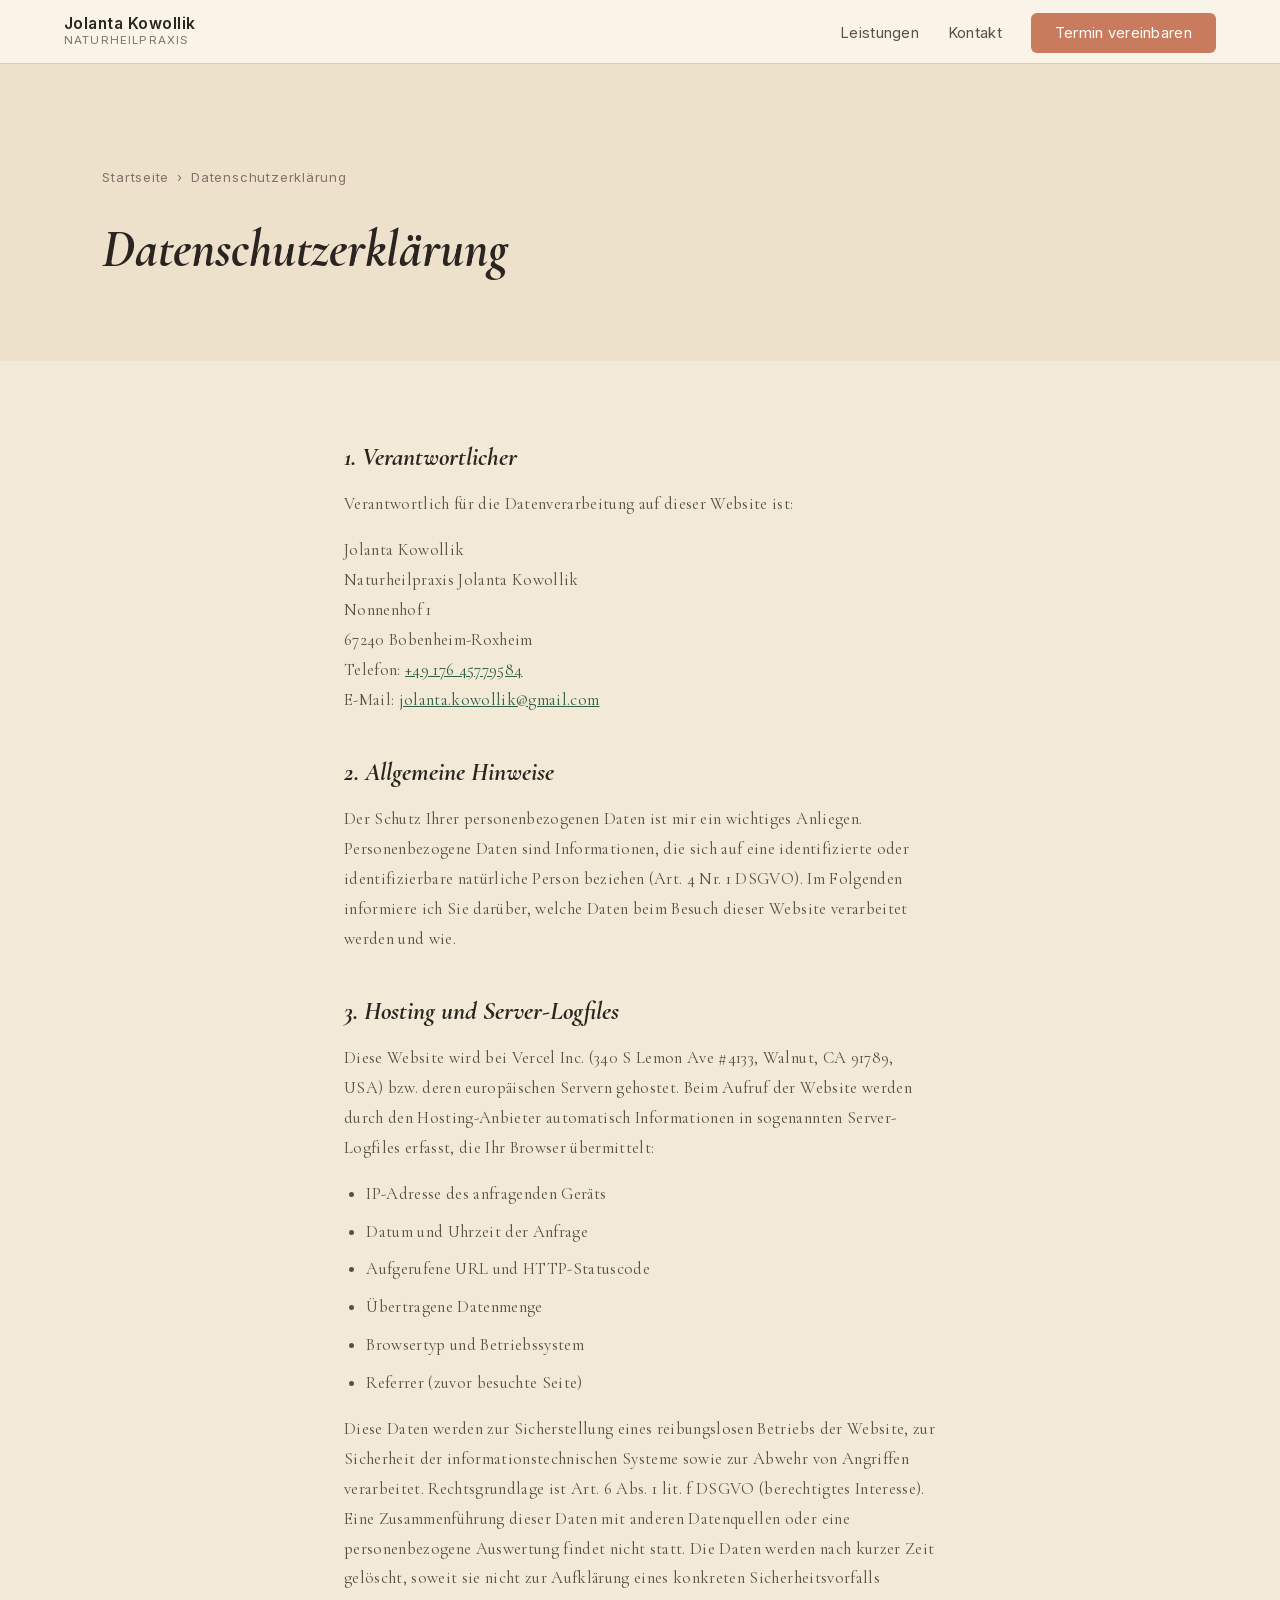
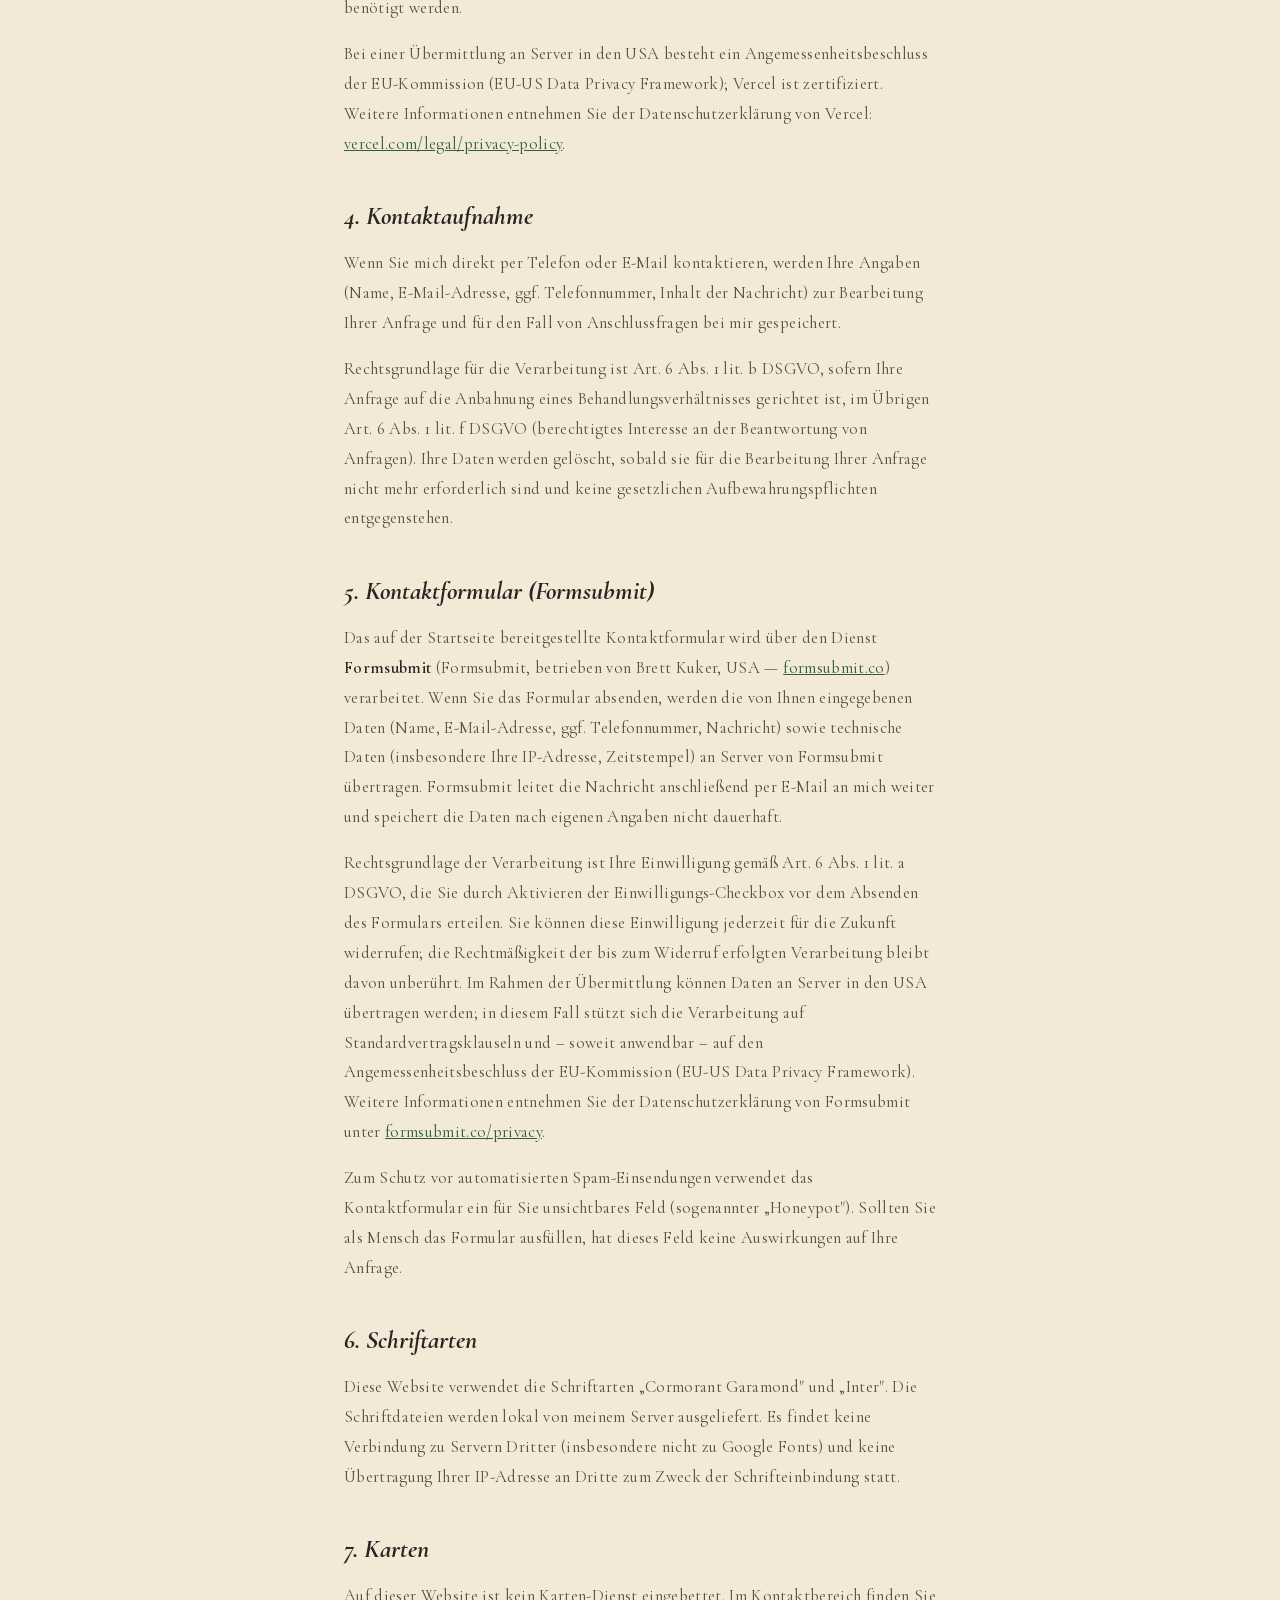
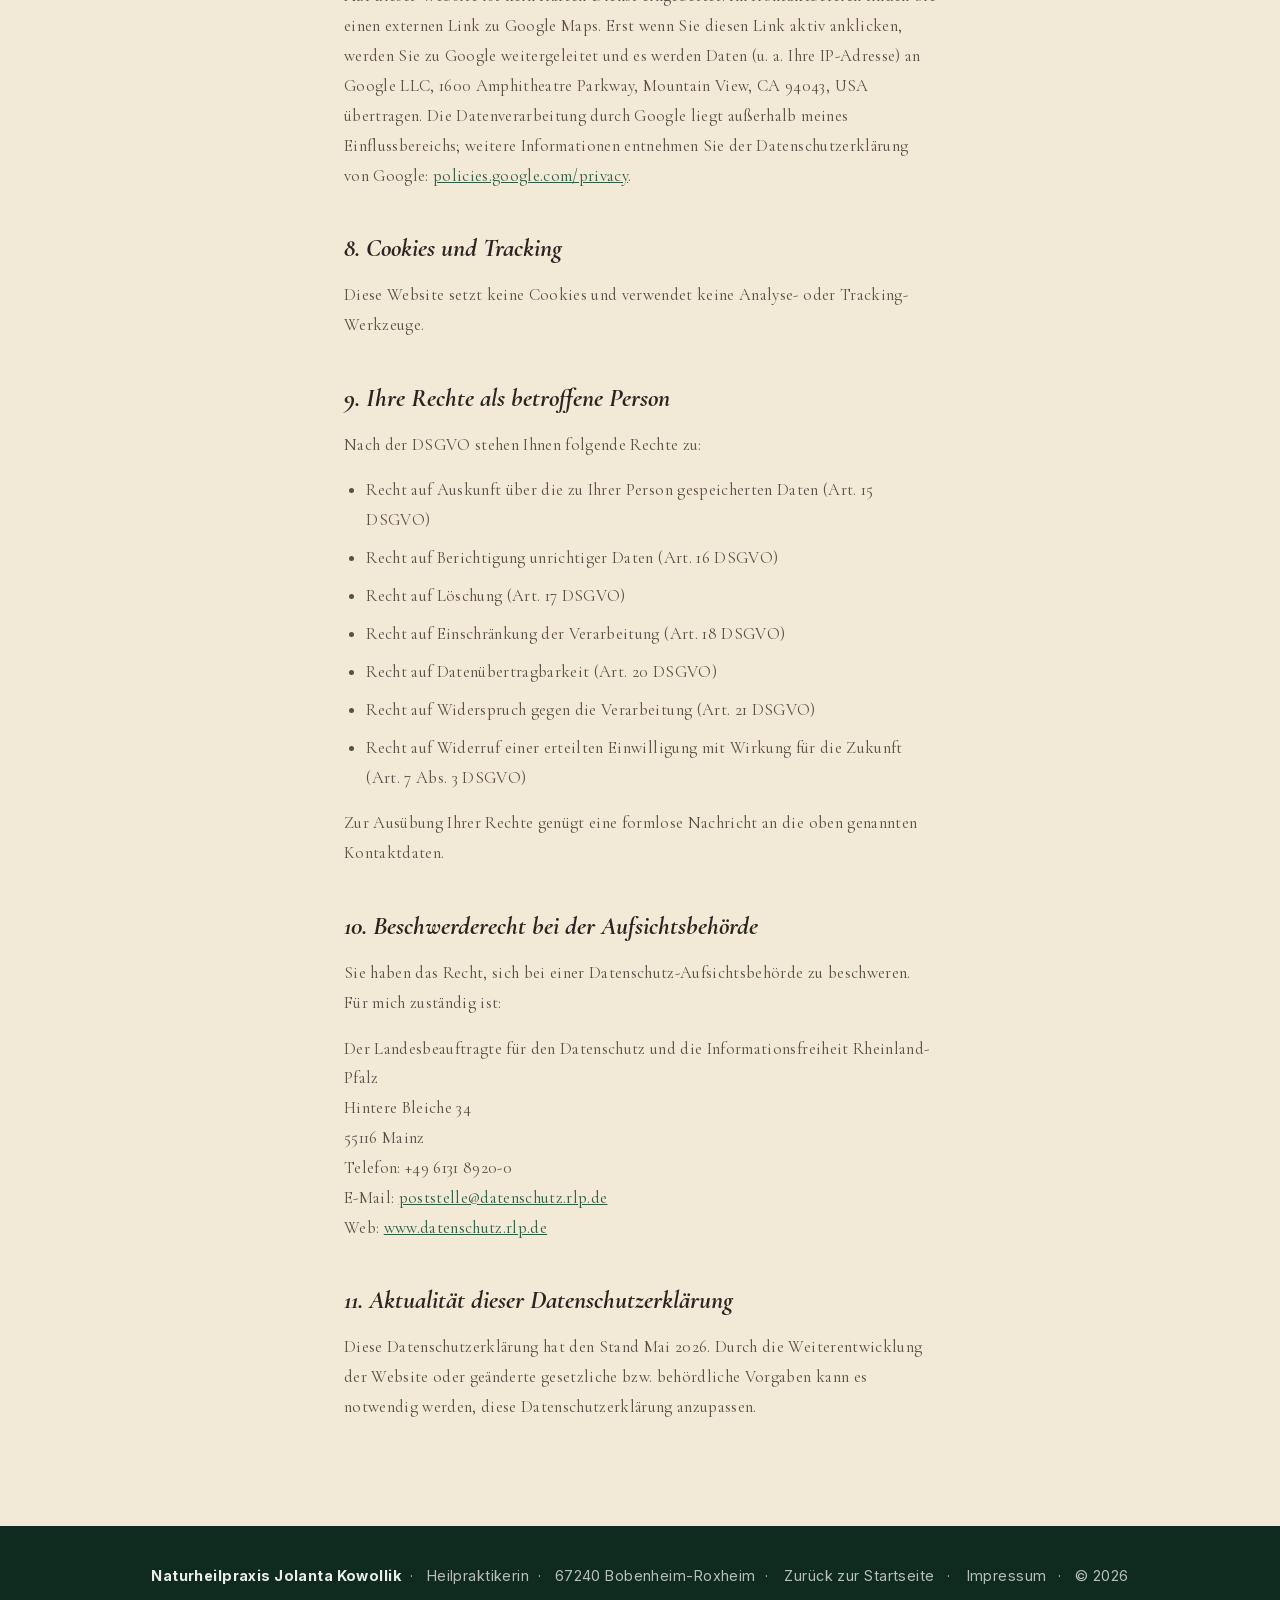
==== datenschutz.html @ e1d3c7f4 "Mobile-Optimierung: Sticky-CTA-Bar, Hero-Reorder, Tap-to-call, Touch-Targets Conversion-Hebel: - Sti" ====
<!DOCTYPE html>
<html lang="de">
<head>
  <meta charset="UTF-8" />
  <meta name="viewport" content="width=device-width, initial-scale=1.0" />
  <title>Datenschutzerklärung · Naturheilpraxis Jolanta Kowollik</title>
  <meta name="robots" content="index, follow" />
  <link rel="stylesheet" href="fonts/fonts.css" />
  <style>
    *, *::before, *::after { box-sizing: border-box; margin: 0; padding: 0; }
    :root {
      --green:       #2d5e44;
      --green-dark:  #1e4530;
      --green-deep:  #0f2a1e;
      --accent:      #c97b5d;
      --accent-dark: #a55f47;
      --bg:          #f3e9d7;
      --bg-alt:      #ede1cc;
      --card:        #faf3e7;
      --white:       #ffffff;
      --text:        #2a2520;
      --text-mid:    #5a4f44;
      --text-muted:  #847066;
      --border:      #d9caa8;
    }
    html { scroll-behavior: smooth; }
    body {
      font-family: 'Cormorant Garamond', Georgia, serif;
      font-weight: 400; font-size: 20px; line-height: 1.7;
      background: var(--bg); color: var(--text);
    }
    nav {
      position: fixed; top: 0; width: 100%;
      z-index: 100; height: 64px;
      background: var(--card);
      border-bottom: 1px solid var(--border);
      padding: 0 5vw; display: flex; align-items: center; justify-content: space-between;
    }
    .nav-mobile-actions { display: flex; align-items: center; gap: 0.4rem; }
    .nav-tel { display: none; }
    .nav-logo { display: flex; align-items: center; gap: 0.65rem; text-decoration: none; }
    .nav-logo-text {
      font-family: 'Inter', sans-serif;
      font-size: 0.98rem; font-weight: 600; letter-spacing: 0.03em;
      color: var(--text); line-height: 1.2;
    }
    .nav-logo-text small {
      display: block; font-family: 'Inter', sans-serif;
      font-size: 0.72rem; font-weight: 400; letter-spacing: 0.1em;
      text-transform: uppercase; color: var(--text-muted);
    }
    .nav-links { display: flex; align-items: center; gap: 1.8rem; list-style: none; }
    .nav-links a {
      font-family: 'Inter', sans-serif;
      font-size: 0.92rem; font-weight: 400; letter-spacing: 0.02em;
      color: var(--text-mid); text-decoration: none; transition: color 0.2s;
    }
    .nav-links a:hover { color: var(--green); }
    .nav-cta {
      font-family: 'Inter', sans-serif !important;
      background: var(--accent) !important; color: white !important;
      padding: 0.7rem 1.5rem !important; border-radius: 6px;
      letter-spacing: 0.02em !important;
      transition: background 0.2s, transform 0.15s !important;
    }
    .nav-cta:hover { background: var(--accent-dark) !important; transform: translateY(-1px); }
    .nav-hamburger {
      display: none; font-size: 1.5rem; background: none; border: none;
      cursor: pointer; color: var(--text); padding: 0.5rem;
      min-width: 44px; min-height: 44px; align-items: center; justify-content: center;
    }

    .page-hero {
      margin-top: 64px;
      background: var(--bg-alt);
      padding: 6rem 8vw 4.5rem; position: relative; overflow: hidden;
    }
    .breadcrumb {
      font-family: 'Inter', sans-serif;
      font-size: 0.82rem; font-weight: 400; letter-spacing: 0.06em;
      color: var(--text-muted); margin-bottom: 1.6rem;
      display: flex; align-items: center; gap: 0.5rem; flex-wrap: wrap;
    }
    .breadcrumb a {
      color: var(--text-muted); text-decoration: none;
      padding: 0.4rem 0; display: inline-block;
    }
    .breadcrumb a:hover { color: var(--green); }
    .page-hero h1 {
      font-family: 'Cormorant Garamond', Georgia, serif;
      font-size: clamp(2.4rem, 4vw, 3.8rem);
      font-weight: 700; font-style: italic; color: var(--text); line-height: 1.12;
      margin-bottom: 0.7rem; max-width: 720px;
    }

    .content-wrap { max-width: 720px; margin: 0 auto; padding: 5rem 5vw 5.5rem; }
    .legal h2 {
      font-family: 'Cormorant Garamond', Georgia, serif;
      font-size: clamp(1.4rem, 2vw, 1.7rem);
      font-weight: 700; font-style: italic; color: var(--text);
      margin: 2.6rem 0 1rem; line-height: 1.25;
    }
    .legal h2:first-child { margin-top: 0; }
    .legal p, .legal li {
      font-size: 1.05rem; font-weight: 400; letter-spacing: 0.02em;
      color: var(--text-mid); line-height: 1.78;
    }
    .legal p { margin-bottom: 1rem; }
    .legal ul { padding-left: 1.4rem; margin-bottom: 1rem; }
    .legal li { margin-bottom: 0.5rem; }
    .legal a { color: var(--green); text-decoration: underline; }
    .legal a:hover { color: var(--green-dark); }
    .legal strong { color: var(--text); font-weight: 600; }
    .legal .placeholder {
      display: inline-block;
      background: #fff4d6; color: #7a5b00;
      padding: 0.05rem 0.45rem; border-radius: 3px;
      font-family: 'Inter', sans-serif; font-size: 0.92rem; font-weight: 500;
    }

    footer {
      background: var(--green-deep); color: rgba(255,255,255,0.7);
      padding: 2rem 5vw; text-align: center;
      font-family: 'Inter', sans-serif;
      font-size: 0.9rem; font-weight: 400; letter-spacing: 0.03em;
    }
    footer strong { color: rgba(255,255,255,0.92); }
    footer a {
      color: rgba(255,255,255,0.7); text-decoration: none;
      padding: 0.4rem 0.2rem; display: inline-block;
    }
    footer a:hover { color: white; }

    /* ── MOBILE STICKY CTA BAR ── */
    .mobile-sticky-bar { display: none; }

    @media (min-width: 1200px) {
      body { font-size: 22px; }
    }
    @media (max-width: 768px) {
      .nav-hamburger { display: flex; }
      .nav-links { display: none; }
      .nav-links.open {
        display: flex; position: absolute; top: 64px; left: 0; width: 100%;
        flex-direction: column; background: var(--card);
        border-bottom: 1px solid var(--border); padding: 1rem 5vw;
      }
      .page-hero h1 { font-size: 2.2rem; }
      .page-hero { padding: 5rem 6vw 3rem; }
      .content-wrap { padding: 3.5rem 5vw 4rem; }

      .mobile-sticky-bar {
        display: flex;
        position: fixed; bottom: 0; left: 0; right: 0;
        z-index: 90;
        background: var(--card);
        border-top: 1px solid var(--border);
        box-shadow: 0 -4px 16px rgba(0, 0, 0, 0.08);
        padding: 0.6rem 0.8rem calc(0.6rem + env(safe-area-inset-bottom));
        gap: 0.6rem;
      }
      .mobile-sticky-bar a {
        flex: 1;
        display: flex; align-items: center; justify-content: center;
        gap: 0.5rem; min-height: 52px;
        border-radius: 8px;
        font-family: 'Inter', sans-serif;
        font-size: 0.95rem; font-weight: 600;
        text-decoration: none; letter-spacing: 0.02em;
        transition: transform 0.15s, background 0.2s;
      }
      .mobile-sticky-bar a:active { transform: scale(0.97); }
      .mobile-sticky-bar .sb-call {
        background: var(--green); color: #fff;
        box-shadow: 0 2px 8px rgba(45, 94, 68, 0.25);
      }
      .mobile-sticky-bar .sb-call:hover { background: var(--green-dark); }
      .mobile-sticky-bar .sb-cta {
        background: var(--accent); color: #fff;
        box-shadow: 0 2px 8px rgba(201, 123, 93, 0.25);
      }
      .mobile-sticky-bar .sb-cta:hover { background: var(--accent-dark); }

      body { padding-bottom: 80px; }
      body.bar-hidden { padding-bottom: 0; }
      body.bar-hidden .mobile-sticky-bar { display: none; }

      .nav-tel {
        display: inline-flex;
        align-items: center; justify-content: center;
        min-width: 44px; min-height: 44px;
        color: var(--green);
        text-decoration: none;
        margin-right: 0.3rem;
      }
      .nav-tel:active { transform: scale(0.92); }
    }
    @media (max-width: 480px) {
      body { font-size: 18px; }
    }
  </style>
</head>
<body>

  <nav>
    <a href="index.html" class="nav-logo">
      <div class="nav-logo-text">
        Jolanta Kowollik
        <small>Naturheilpraxis</small>
      </div>
    </a>
    <div class="nav-mobile-actions">
      <a href="tel:+4917645779584" class="nav-tel" aria-label="Anrufen">
        <svg width="22" height="22" viewBox="0 0 24 24" fill="none" stroke="currentColor" stroke-width="2" stroke-linecap="round" stroke-linejoin="round"><path d="M22 16.92v3a2 2 0 0 1-2.18 2 19.79 19.79 0 0 1-8.63-3.07 19.5 19.5 0 0 1-6-6 19.79 19.79 0 0 1-3.07-8.67A2 2 0 0 1 4.11 2h3a2 2 0 0 1 2 1.72c.13.96.36 1.9.7 2.81a2 2 0 0 1-.45 2.11L8.09 9.91a16 16 0 0 0 6 6l1.27-1.27a2 2 0 0 1 2.11-.45c.91.34 1.85.57 2.81.7A2 2 0 0 1 22 16.92z"/></svg>
      </a>
      <button class="nav-hamburger" aria-label="Menü" onclick="this.parentElement.parentElement.querySelector('.nav-links').classList.toggle('open')">&#9776;</button>
    </div>
    <ul class="nav-links">
      <li><a href="index.html#leistungen">Leistungen</a></li>
      <li><a href="index.html#kontakt">Kontakt</a></li>
      <li><a href="index.html#kontakt" class="nav-cta">Termin vereinbaren</a></li>
    </ul>
  </nav>

  <section class="page-hero">
    <p class="breadcrumb">
      <a href="index.html">Startseite</a>
      <span>›</span>
      Datenschutzerklärung
    </p>
    <h1>Datenschutzerklärung</h1>
  </section>

  <div class="content-wrap legal">

    <h2>1. Verantwortlicher</h2>
    <p>Verantwortlich für die Datenverarbeitung auf dieser Website ist:</p>
    <p>
      Jolanta Kowollik<br>
      Naturheilpraxis Jolanta Kowollik<br>
      Nonnenhof 1<br>
      67240 Bobenheim-Roxheim<br>
      Telefon: <a href="tel:+4917645779584">+49 176 45779584</a><br>
      E-Mail: <a href="mailto:jolanta.kowollik@gmail.com">jolanta.kowollik@gmail.com</a>
    </p>

    <h2>2. Allgemeine Hinweise</h2>
    <p>
      Der Schutz Ihrer personenbezogenen Daten ist mir ein wichtiges Anliegen. Personenbezogene Daten sind Informationen, die sich auf eine identifizierte oder identifizierbare natürliche Person beziehen (Art. 4 Nr. 1 DSGVO). Im Folgenden informiere ich Sie darüber, welche Daten beim Besuch dieser Website verarbeitet werden und wie.
    </p>

    <h2>3. Hosting und Server-Logfiles</h2>
    <p>
      Diese Website wird bei Vercel Inc. (340 S Lemon Ave #4133, Walnut, CA 91789, USA) bzw. deren europäischen Servern gehostet. Beim Aufruf der Website werden durch den Hosting-Anbieter automatisch Informationen in sogenannten Server-Logfiles erfasst, die Ihr Browser übermittelt:
    </p>
    <ul>
      <li>IP-Adresse des anfragenden Geräts</li>
      <li>Datum und Uhrzeit der Anfrage</li>
      <li>Aufgerufene URL und HTTP-Statuscode</li>
      <li>Übertragene Datenmenge</li>
      <li>Browsertyp und Betriebssystem</li>
      <li>Referrer (zuvor besuchte Seite)</li>
    </ul>
    <p>
      Diese Daten werden zur Sicherstellung eines reibungslosen Betriebs der Website, zur Sicherheit der informationstechnischen Systeme sowie zur Abwehr von Angriffen verarbeitet. Rechtsgrundlage ist Art. 6 Abs. 1 lit. f DSGVO (berechtigtes Interesse). Eine Zusammenführung dieser Daten mit anderen Datenquellen oder eine personenbezogene Auswertung findet nicht statt. Die Daten werden nach kurzer Zeit gelöscht, soweit sie nicht zur Aufklärung eines konkreten Sicherheitsvorfalls benötigt werden.
    </p>
    <p>
      Bei einer Übermittlung an Server in den USA besteht ein Angemessenheitsbeschluss der EU-Kommission (EU-US Data Privacy Framework); Vercel ist zertifiziert. Weitere Informationen entnehmen Sie der Datenschutzerklärung von Vercel: <a href="https://vercel.com/legal/privacy-policy" target="_blank" rel="noopener noreferrer">vercel.com/legal/privacy-policy</a>.
    </p>

    <h2>4. Kontaktaufnahme</h2>
    <p>
      Wenn Sie mich direkt per Telefon oder E-Mail kontaktieren, werden Ihre Angaben (Name, E-Mail-Adresse, ggf. Telefonnummer, Inhalt der Nachricht) zur Bearbeitung Ihrer Anfrage und für den Fall von Anschlussfragen bei mir gespeichert.
    </p>
    <p>
      Rechtsgrundlage für die Verarbeitung ist Art. 6 Abs. 1 lit. b DSGVO, sofern Ihre Anfrage auf die Anbahnung eines Behandlungsverhältnisses gerichtet ist, im Übrigen Art. 6 Abs. 1 lit. f DSGVO (berechtigtes Interesse an der Beantwortung von Anfragen). Ihre Daten werden gelöscht, sobald sie für die Bearbeitung Ihrer Anfrage nicht mehr erforderlich sind und keine gesetzlichen Aufbewahrungspflichten entgegenstehen.
    </p>

    <h2>5. Kontaktformular (Formsubmit)</h2>
    <p>
      Das auf der Startseite bereitgestellte Kontaktformular wird über den Dienst <strong>Formsubmit</strong> (Formsubmit, betrieben von Brett Kuker, USA — <a href="https://formsubmit.co" target="_blank" rel="noopener noreferrer">formsubmit.co</a>) verarbeitet. Wenn Sie das Formular absenden, werden die von Ihnen eingegebenen Daten (Name, E-Mail-Adresse, ggf. Telefonnummer, Nachricht) sowie technische Daten (insbesondere Ihre IP-Adresse, Zeitstempel) an Server von Formsubmit übertragen. Formsubmit leitet die Nachricht anschließend per E-Mail an mich weiter und speichert die Daten nach eigenen Angaben nicht dauerhaft.
    </p>
    <p>
      Rechtsgrundlage der Verarbeitung ist Ihre Einwilligung gemäß Art. 6 Abs. 1 lit. a DSGVO, die Sie durch Aktivieren der Einwilligungs-Checkbox vor dem Absenden des Formulars erteilen. Sie können diese Einwilligung jederzeit für die Zukunft widerrufen; die Rechtmäßigkeit der bis zum Widerruf erfolgten Verarbeitung bleibt davon unberührt. Im Rahmen der Übermittlung können Daten an Server in den USA übertragen werden; in diesem Fall stützt sich die Verarbeitung auf Standardvertragsklauseln und – soweit anwendbar – auf den Angemessenheitsbeschluss der EU-Kommission (EU-US Data Privacy Framework). Weitere Informationen entnehmen Sie der Datenschutzerklärung von Formsubmit unter <a href="https://formsubmit.co/privacy" target="_blank" rel="noopener noreferrer">formsubmit.co/privacy</a>.
    </p>
    <p>
      Zum Schutz vor automatisierten Spam-Einsendungen verwendet das Kontaktformular ein für Sie unsichtbares Feld (sogenannter „Honeypot"). Sollten Sie als Mensch das Formular ausfüllen, hat dieses Feld keine Auswirkungen auf Ihre Anfrage.
    </p>

    <h2>6. Schriftarten</h2>
    <p>
      Diese Website verwendet die Schriftarten „Cormorant Garamond" und „Inter". Die Schriftdateien werden lokal von meinem Server ausgeliefert. Es findet keine Verbindung zu Servern Dritter (insbesondere nicht zu Google Fonts) und keine Übertragung Ihrer IP-Adresse an Dritte zum Zweck der Schrifteinbindung statt.
    </p>

    <h2>7. Karten</h2>
    <p>
      Auf dieser Website ist kein Karten-Dienst eingebettet. Im Kontaktbereich finden Sie einen externen Link zu Google Maps. Erst wenn Sie diesen Link aktiv anklicken, werden Sie zu Google weitergeleitet und es werden Daten (u. a. Ihre IP-Adresse) an Google LLC, 1600 Amphitheatre Parkway, Mountain View, CA 94043, USA übertragen. Die Datenverarbeitung durch Google liegt außerhalb meines Einflussbereichs; weitere Informationen entnehmen Sie der Datenschutzerklärung von Google: <a href="https://policies.google.com/privacy" target="_blank" rel="noopener noreferrer">policies.google.com/privacy</a>.
    </p>

    <h2>8. Cookies und Tracking</h2>
    <p>
      Diese Website setzt keine Cookies und verwendet keine Analyse- oder Tracking-Werkzeuge.
    </p>

    <h2>9. Ihre Rechte als betroffene Person</h2>
    <p>Nach der DSGVO stehen Ihnen folgende Rechte zu:</p>
    <ul>
      <li>Recht auf Auskunft über die zu Ihrer Person gespeicherten Daten (Art. 15 DSGVO)</li>
      <li>Recht auf Berichtigung unrichtiger Daten (Art. 16 DSGVO)</li>
      <li>Recht auf Löschung (Art. 17 DSGVO)</li>
      <li>Recht auf Einschränkung der Verarbeitung (Art. 18 DSGVO)</li>
      <li>Recht auf Datenübertragbarkeit (Art. 20 DSGVO)</li>
      <li>Recht auf Widerspruch gegen die Verarbeitung (Art. 21 DSGVO)</li>
      <li>Recht auf Widerruf einer erteilten Einwilligung mit Wirkung für die Zukunft (Art. 7 Abs. 3 DSGVO)</li>
    </ul>
    <p>
      Zur Ausübung Ihrer Rechte genügt eine formlose Nachricht an die oben genannten Kontaktdaten.
    </p>

    <h2>10. Beschwerderecht bei der Aufsichtsbehörde</h2>
    <p>Sie haben das Recht, sich bei einer Datenschutz-Aufsichtsbehörde zu beschweren. Für mich zuständig ist:</p>
    <p>
      Der Landesbeauftragte für den Datenschutz und die Informationsfreiheit Rheinland-Pfalz<br>
      Hintere Bleiche 34<br>
      55116 Mainz<br>
      Telefon: +49 6131 8920-0<br>
      E-Mail: <a href="mailto:poststelle@datenschutz.rlp.de">poststelle@datenschutz.rlp.de</a><br>
      Web: <a href="https://www.datenschutz.rlp.de/" target="_blank" rel="noopener noreferrer">www.datenschutz.rlp.de</a>
    </p>

    <h2>11. Aktualität dieser Datenschutzerklärung</h2>
    <p>
      Diese Datenschutzerklärung hat den Stand Mai 2026. Durch die Weiterentwicklung der Website oder geänderte gesetzliche bzw. behördliche Vorgaben kann es notwendig werden, diese Datenschutzerklärung anzupassen.
    </p>

  </div>

  <footer>
    <strong>Naturheilpraxis Jolanta Kowollik</strong>&nbsp; · &nbsp;
    Heilpraktikerin&nbsp; · &nbsp;
    67240 Bobenheim-Roxheim&nbsp; · &nbsp;
    <a href="index.html">Zurück zur Startseite</a>&nbsp; · &nbsp;
    <a href="impressum.html">Impressum</a>&nbsp; · &nbsp;
    &copy; 2026
  </footer>

  <!-- STICKY MOBILE CTA BAR -->
  <div class="mobile-sticky-bar">
    <a class="sb-call" href="tel:+4917645779584" aria-label="Anrufen">
      <svg width="20" height="20" viewBox="0 0 24 24" fill="none" stroke="currentColor" stroke-width="2" stroke-linecap="round" stroke-linejoin="round" aria-hidden="true"><path d="M22 16.92v3a2 2 0 0 1-2.18 2 19.79 19.79 0 0 1-8.63-3.07 19.5 19.5 0 0 1-6-6 19.79 19.79 0 0 1-3.07-8.67A2 2 0 0 1 4.11 2h3a2 2 0 0 1 2 1.72c.13.96.36 1.9.7 2.81a2 2 0 0 1-.45 2.11L8.09 9.91a16 16 0 0 0 6 6l1.27-1.27a2 2 0 0 1 2.11-.45c.91.34 1.85.57 2.81.7A2 2 0 0 1 22 16.92z"/></svg>
      Anrufen
    </a>
    <a class="sb-cta" href="index.html#kontakt">Termin&nbsp;→</a>
  </div>

</body>
</html>
---- fonts/fonts.css ----
/* Self-hosted Google Fonts — keine externen Requests an fonts.gstatic.com.
   Variable fonts, latin subset (Umlaute & ß enthalten). */

@font-face {
  font-family: 'Cormorant Garamond';
  font-style: normal;
  font-weight: 300 700;
  font-display: swap;
  src: url('cormorant-garamond-latin-normal.woff2') format('woff2');
}

@font-face {
  font-family: 'Cormorant Garamond';
  font-style: italic;
  font-weight: 300 700;
  font-display: swap;
  src: url('cormorant-garamond-latin-italic.woff2') format('woff2');
}

@font-face {
  font-family: 'Inter';
  font-style: normal;
  font-weight: 100 900;
  font-display: swap;
  src: url('inter-latin.woff2') format('woff2');
}
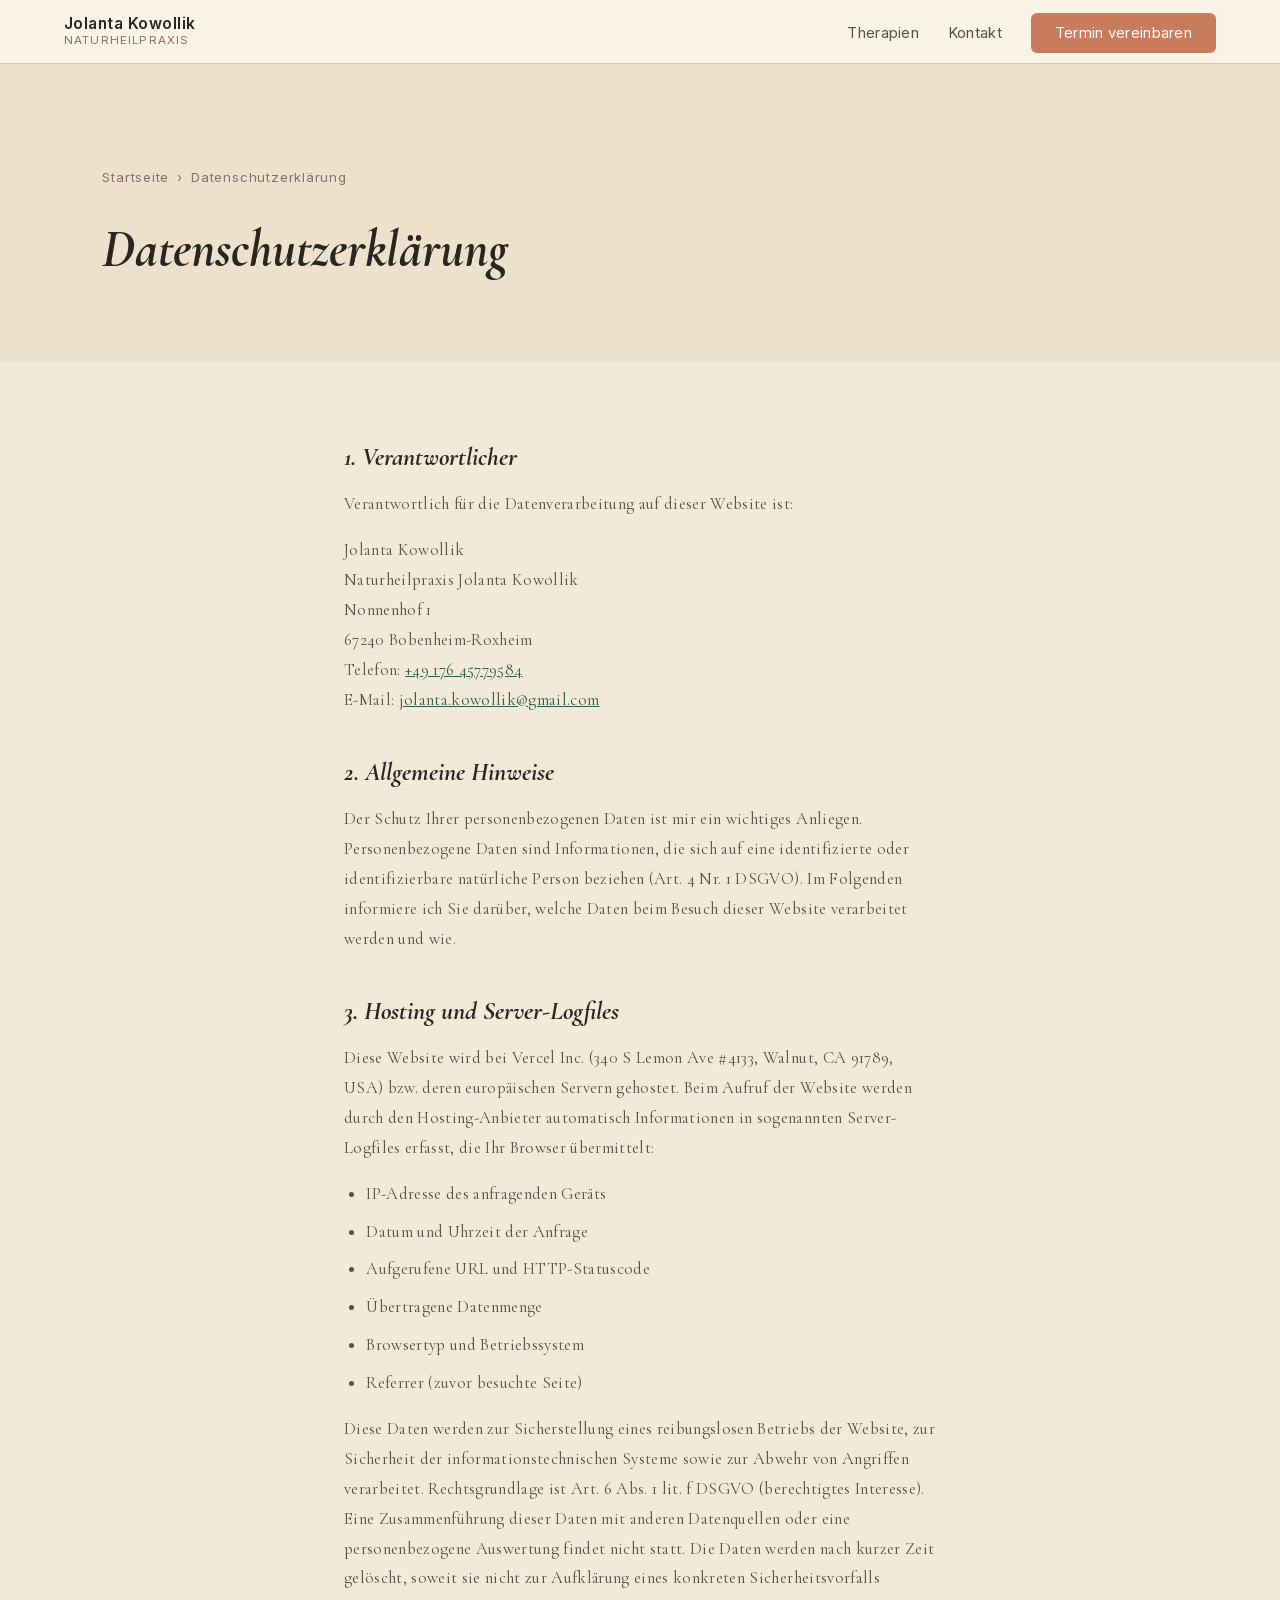
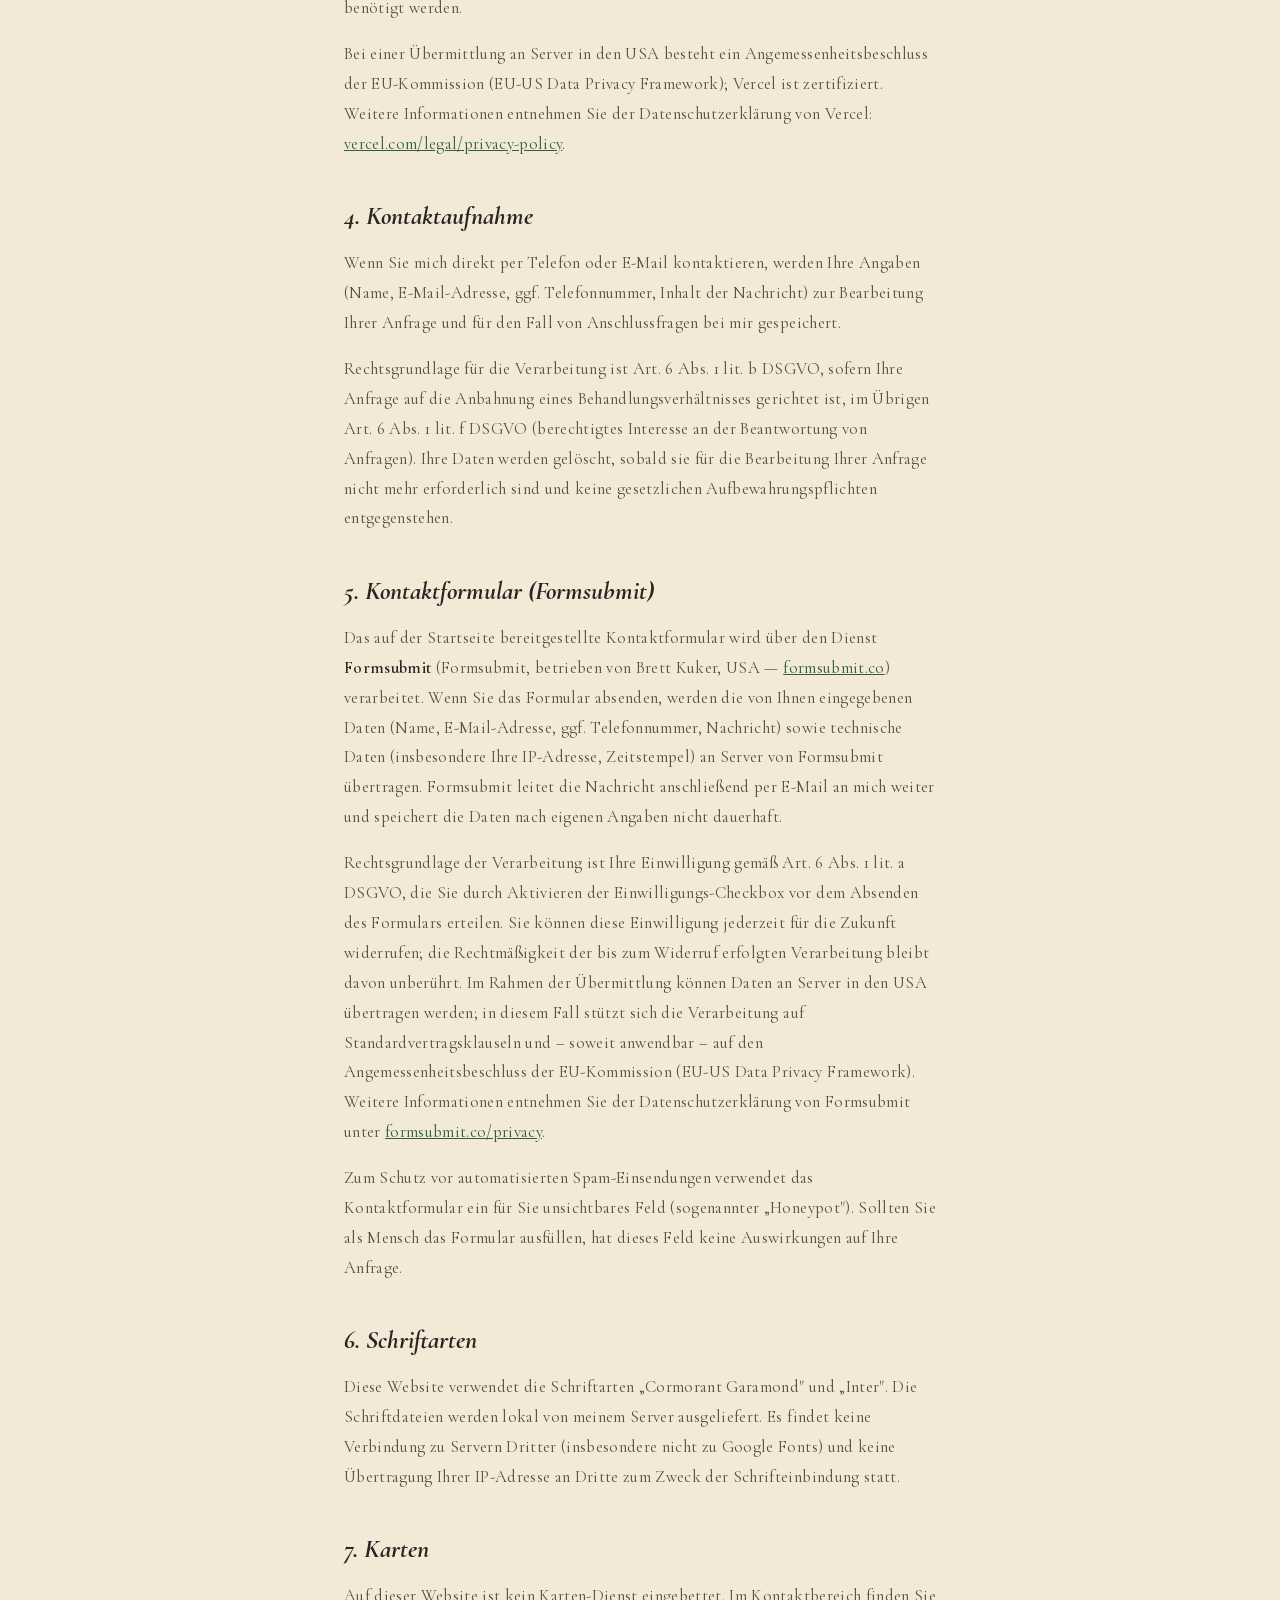
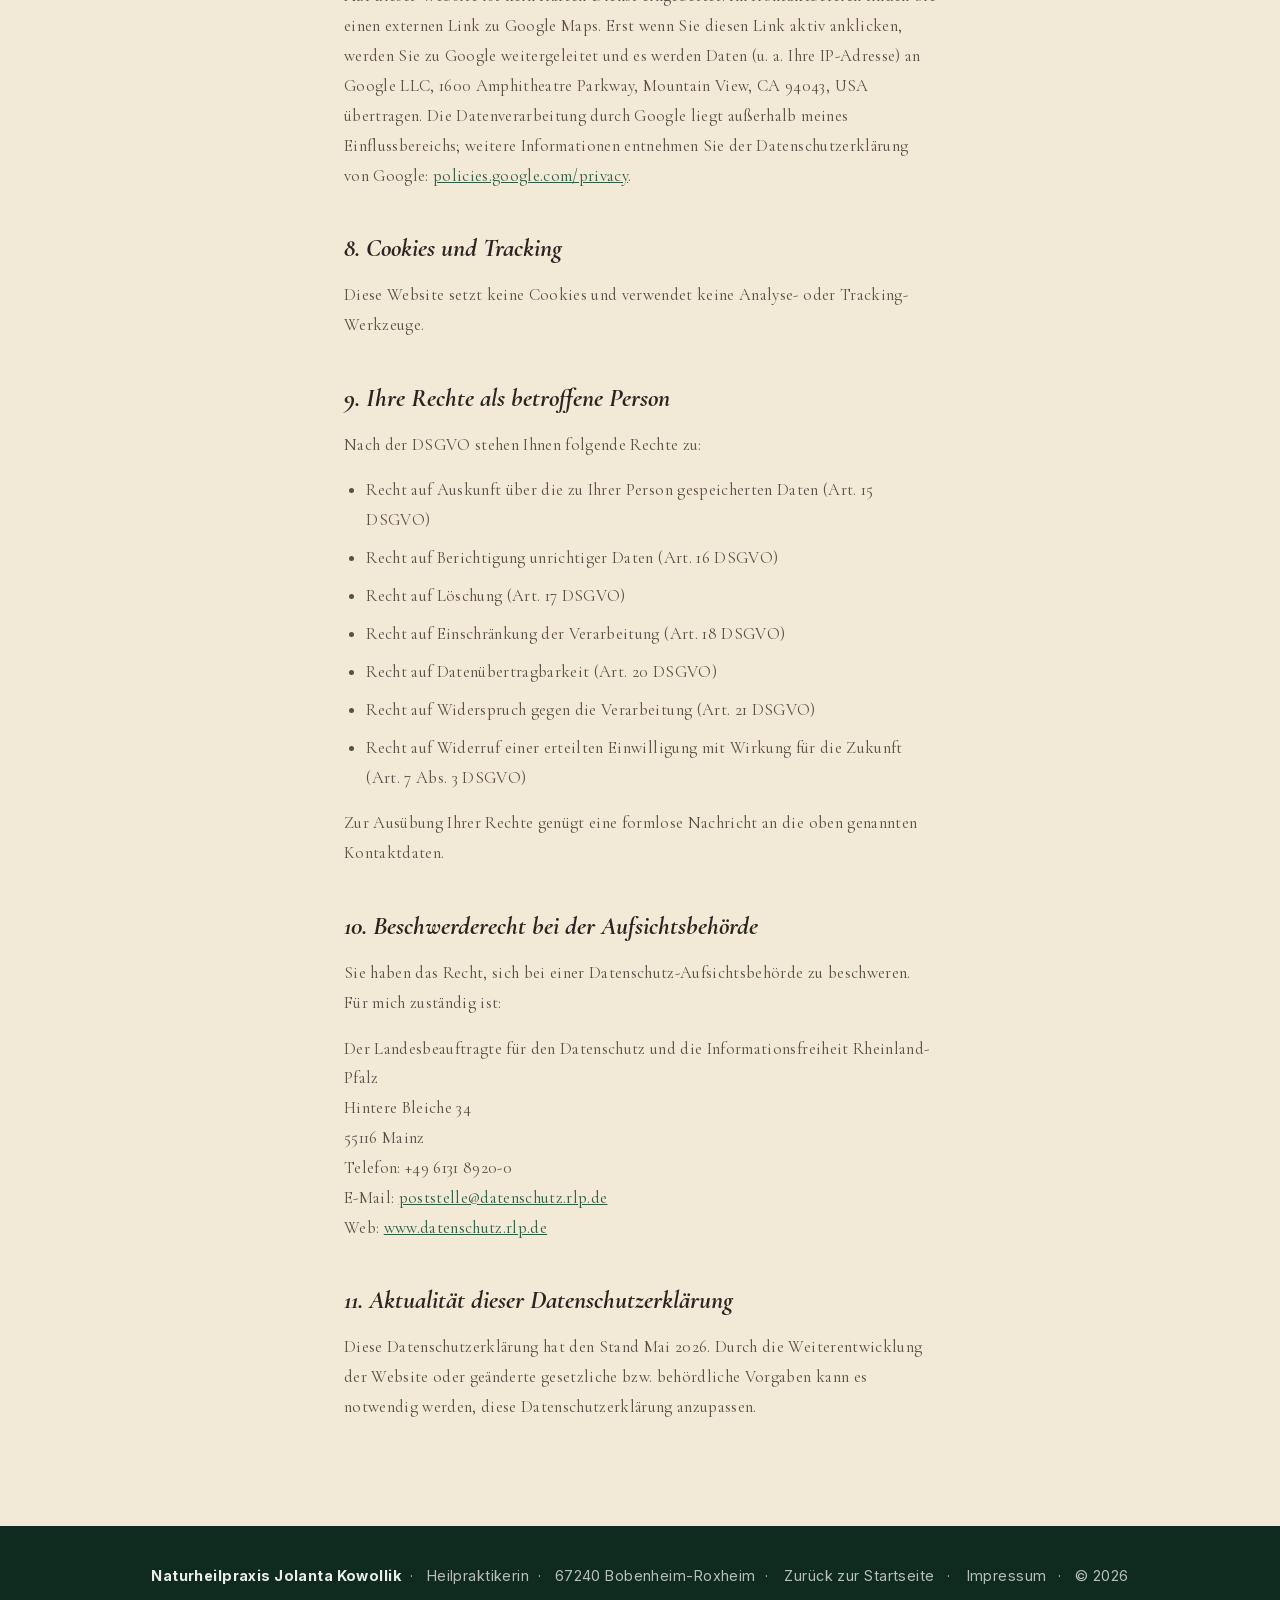
==== commit d70f6cbe: ""Leistungen" → "Therapien" überall, Mobile-Phone-Icon aus Nav entfernt Begriff "Leistungen/Leistung"" ====
--- a/datenschutz.html
+++ b/datenschutz.html
@@ -3,8 +3,10 @@
 <head>
   <meta charset="UTF-8" />
   <meta name="viewport" content="width=device-width, initial-scale=1.0" />
-  <title>Datenschutzerklärung · Naturheilpraxis Jolanta Kowollik</title>
+  <title>Datenschutzerklärung · Naturheilpraxis Jolanta Kowollik · Bobenheim-Roxheim</title>
+  <meta name="description" content="Datenschutzerklärung der Naturheilpraxis Jolanta Kowollik — DSGVO-konforme Verarbeitung Ihrer Daten." />
   <meta name="robots" content="index, follow" />
+  <link rel="canonical" href="https://www.naturheilpraxis-bobenheim.de/datenschutz.html" />
   <link rel="stylesheet" href="fonts/fonts.css" />
   <style>
     *, *::before, *::after { box-sizing: border-box; margin: 0; padding: 0; }
@@ -209,14 +211,9 @@
         <small>Naturheilpraxis</small>
       </div>
     </a>
-    <div class="nav-mobile-actions">
-      <a href="tel:+4917645779584" class="nav-tel" aria-label="Anrufen">
-        <svg width="22" height="22" viewBox="0 0 24 24" fill="none" stroke="currentColor" stroke-width="2" stroke-linecap="round" stroke-linejoin="round"><path d="M22 16.92v3a2 2 0 0 1-2.18 2 19.79 19.79 0 0 1-8.63-3.07 19.5 19.5 0 0 1-6-6 19.79 19.79 0 0 1-3.07-8.67A2 2 0 0 1 4.11 2h3a2 2 0 0 1 2 1.72c.13.96.36 1.9.7 2.81a2 2 0 0 1-.45 2.11L8.09 9.91a16 16 0 0 0 6 6l1.27-1.27a2 2 0 0 1 2.11-.45c.91.34 1.85.57 2.81.7A2 2 0 0 1 22 16.92z"/></svg>
-      </a>
-      <button class="nav-hamburger" aria-label="Menü" onclick="this.parentElement.parentElement.querySelector('.nav-links').classList.toggle('open')">&#9776;</button>
-    </div>
+    <button class="nav-hamburger" aria-label="Menü" onclick="this.parentElement.querySelector('.nav-links').classList.toggle('open')">&#9776;</button>
     <ul class="nav-links">
-      <li><a href="index.html#leistungen">Leistungen</a></li>
+      <li><a href="index.html#leistungen">Therapien</a></li>
       <li><a href="index.html#kontakt">Kontakt</a></li>
       <li><a href="index.html#kontakt" class="nav-cta">Termin vereinbaren</a></li>
     </ul>
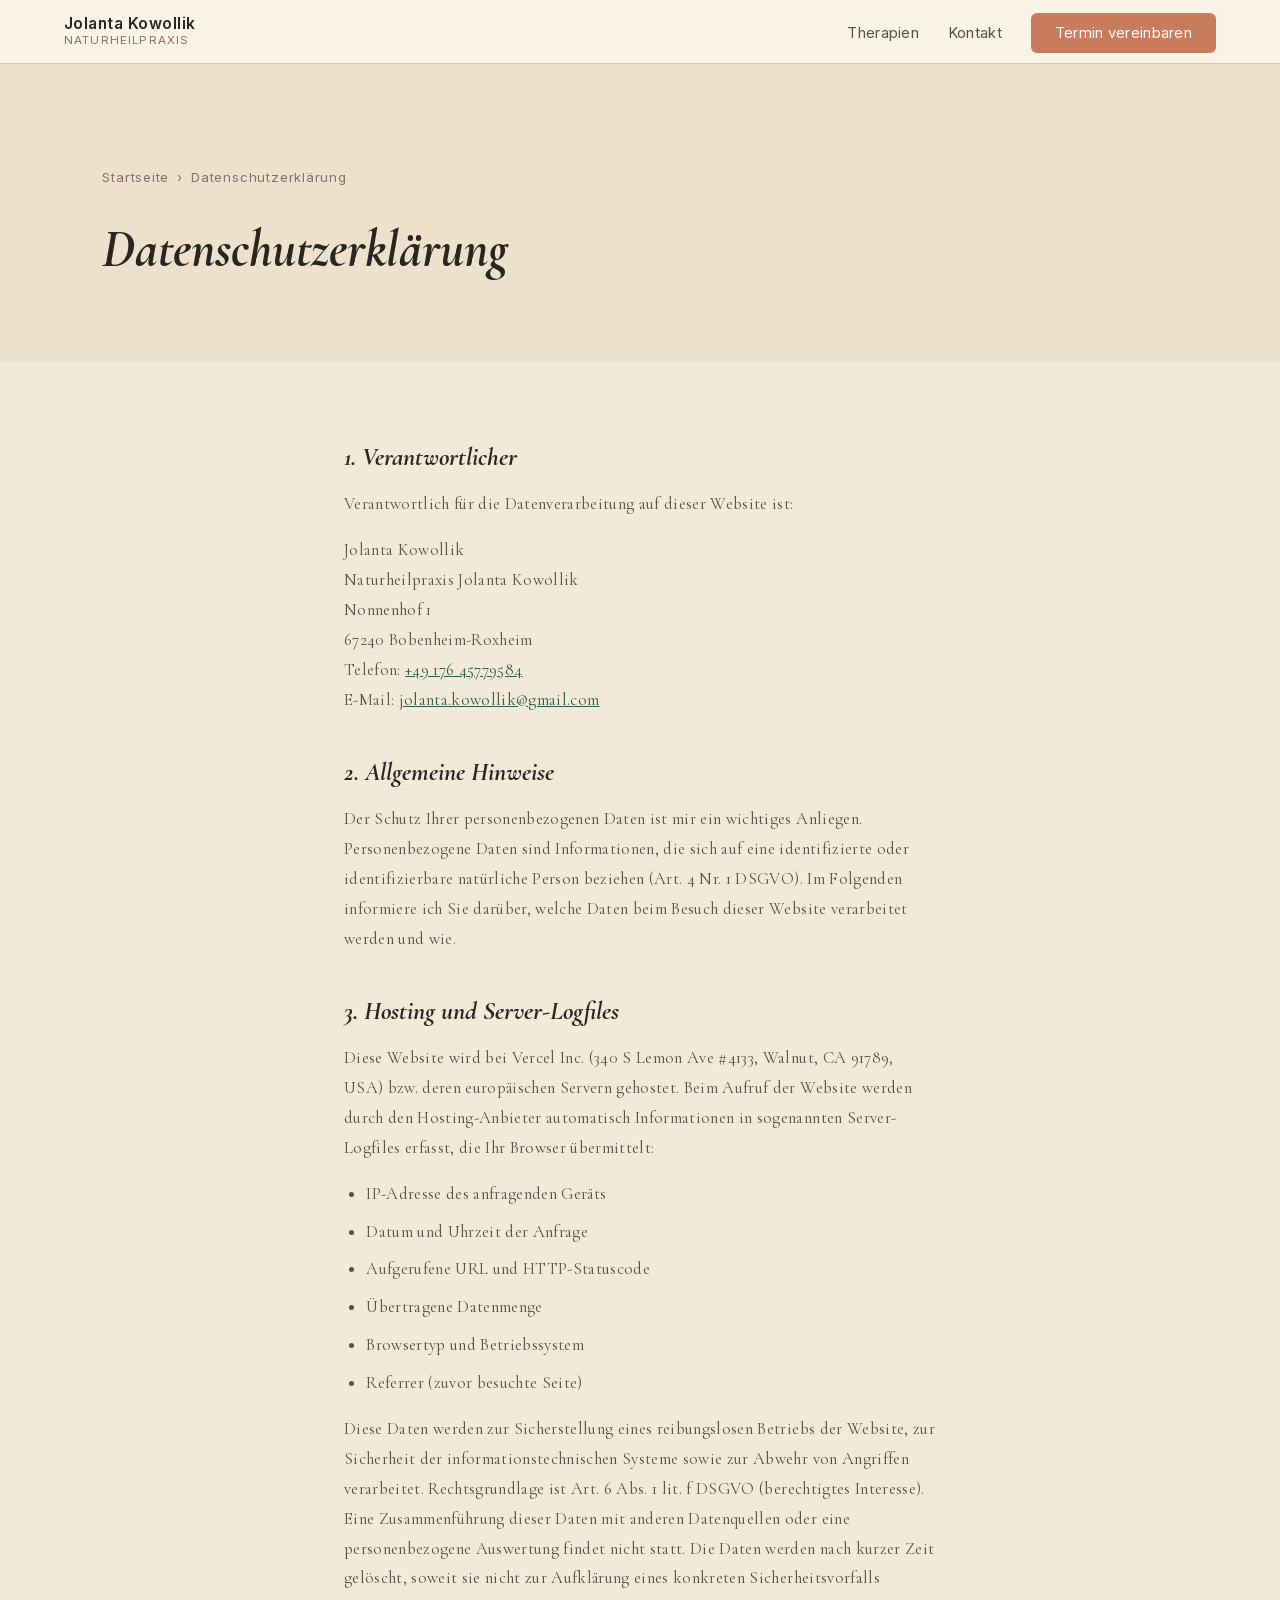
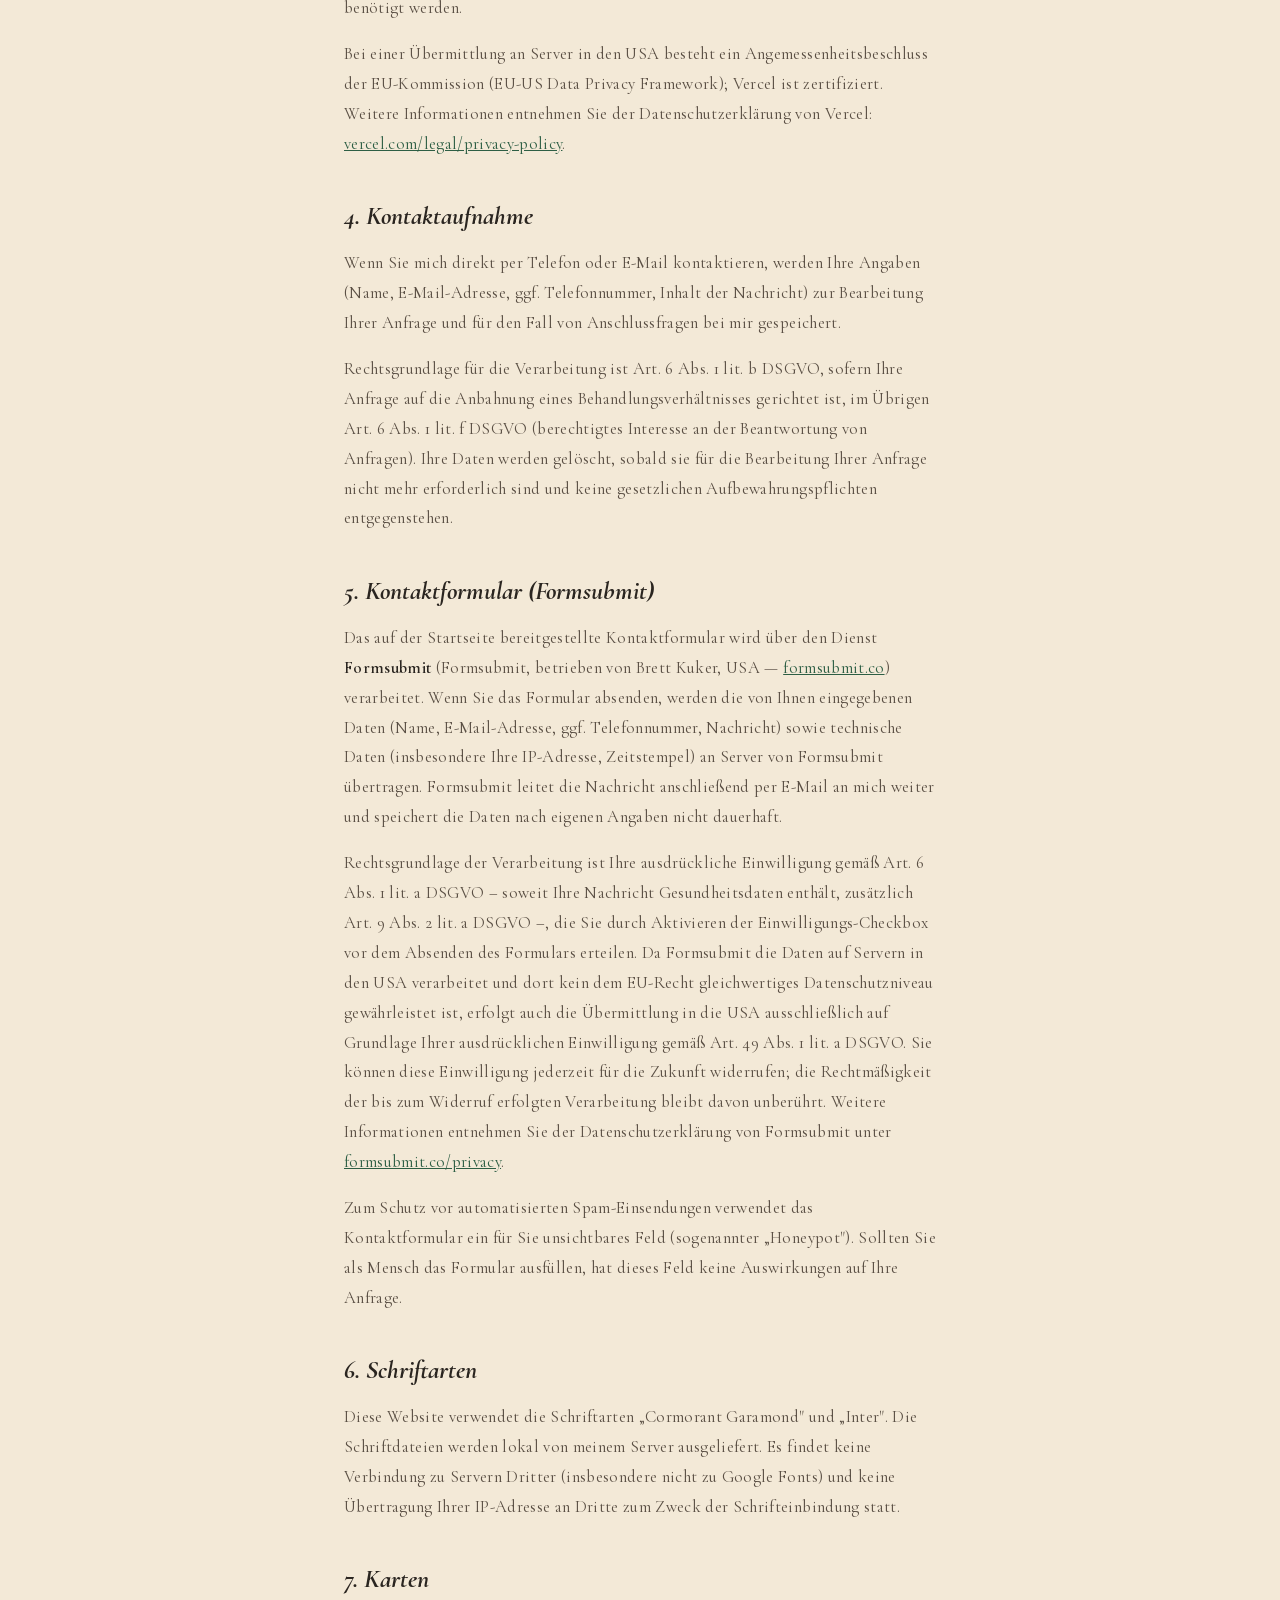
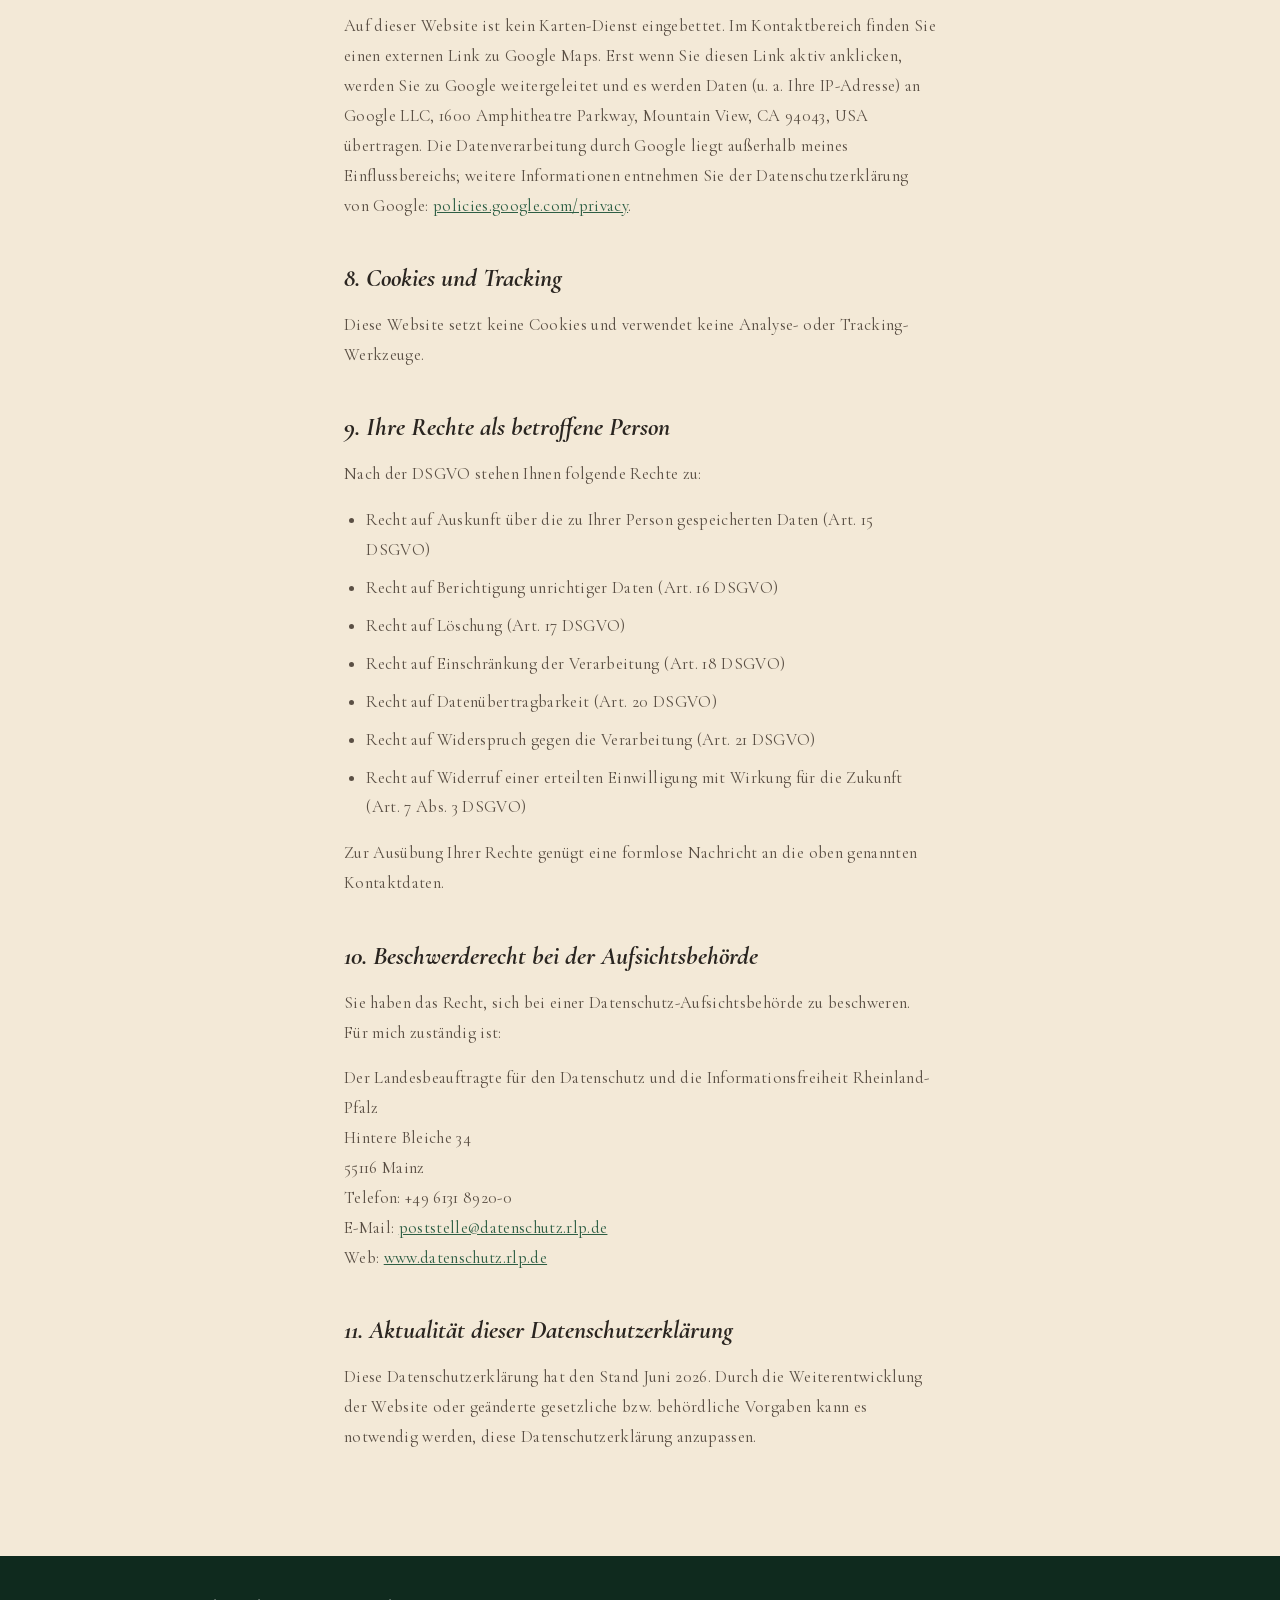
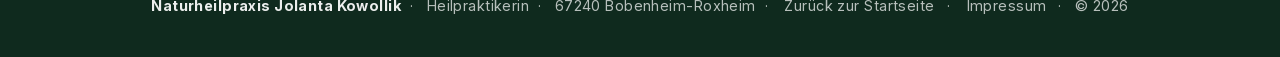
==== commit 5d02436c: "Einwilligung erweitern: Gesundheitsdaten + USA-Transfer (Formsubmit) - Checkbox am Kontaktformular n" ====
--- a/datenschutz.html
+++ b/datenschutz.html
@@ -278,7 +278,7 @@
       Das auf der Startseite bereitgestellte Kontaktformular wird über den Dienst <strong>Formsubmit</strong> (Formsubmit, betrieben von Brett Kuker, USA — <a href="https://formsubmit.co" target="_blank" rel="noopener noreferrer">formsubmit.co</a>) verarbeitet. Wenn Sie das Formular absenden, werden die von Ihnen eingegebenen Daten (Name, E-Mail-Adresse, ggf. Telefonnummer, Nachricht) sowie technische Daten (insbesondere Ihre IP-Adresse, Zeitstempel) an Server von Formsubmit übertragen. Formsubmit leitet die Nachricht anschließend per E-Mail an mich weiter und speichert die Daten nach eigenen Angaben nicht dauerhaft.
     </p>
     <p>
-      Rechtsgrundlage der Verarbeitung ist Ihre Einwilligung gemäß Art. 6 Abs. 1 lit. a DSGVO, die Sie durch Aktivieren der Einwilligungs-Checkbox vor dem Absenden des Formulars erteilen. Sie können diese Einwilligung jederzeit für die Zukunft widerrufen; die Rechtmäßigkeit der bis zum Widerruf erfolgten Verarbeitung bleibt davon unberührt. Im Rahmen der Übermittlung können Daten an Server in den USA übertragen werden; in diesem Fall stützt sich die Verarbeitung auf Standardvertragsklauseln und – soweit anwendbar – auf den Angemessenheitsbeschluss der EU-Kommission (EU-US Data Privacy Framework). Weitere Informationen entnehmen Sie der Datenschutzerklärung von Formsubmit unter <a href="https://formsubmit.co/privacy" target="_blank" rel="noopener noreferrer">formsubmit.co/privacy</a>.
+      Rechtsgrundlage der Verarbeitung ist Ihre ausdrückliche Einwilligung gemäß Art. 6 Abs. 1 lit. a DSGVO – soweit Ihre Nachricht Gesundheitsdaten enthält, zusätzlich Art. 9 Abs. 2 lit. a DSGVO –, die Sie durch Aktivieren der Einwilligungs-Checkbox vor dem Absenden des Formulars erteilen. Da Formsubmit die Daten auf Servern in den USA verarbeitet und dort kein dem EU-Recht gleichwertiges Datenschutzniveau gewährleistet ist, erfolgt auch die Übermittlung in die USA ausschließlich auf Grundlage Ihrer ausdrücklichen Einwilligung gemäß Art. 49 Abs. 1 lit. a DSGVO. Sie können diese Einwilligung jederzeit für die Zukunft widerrufen; die Rechtmäßigkeit der bis zum Widerruf erfolgten Verarbeitung bleibt davon unberührt. Weitere Informationen entnehmen Sie der Datenschutzerklärung von Formsubmit unter <a href="https://formsubmit.co/privacy" target="_blank" rel="noopener noreferrer">formsubmit.co/privacy</a>.
     </p>
     <p>
       Zum Schutz vor automatisierten Spam-Einsendungen verwendet das Kontaktformular ein für Sie unsichtbares Feld (sogenannter „Honeypot"). Sollten Sie als Mensch das Formular ausfüllen, hat dieses Feld keine Auswirkungen auf Ihre Anfrage.
@@ -327,7 +327,7 @@
 
     <h2>11. Aktualität dieser Datenschutzerklärung</h2>
     <p>
-      Diese Datenschutzerklärung hat den Stand Mai 2026. Durch die Weiterentwicklung der Website oder geänderte gesetzliche bzw. behördliche Vorgaben kann es notwendig werden, diese Datenschutzerklärung anzupassen.
+      Diese Datenschutzerklärung hat den Stand Juni 2026. Durch die Weiterentwicklung der Website oder geänderte gesetzliche bzw. behördliche Vorgaben kann es notwendig werden, diese Datenschutzerklärung anzupassen.
     </p>
 
   </div>
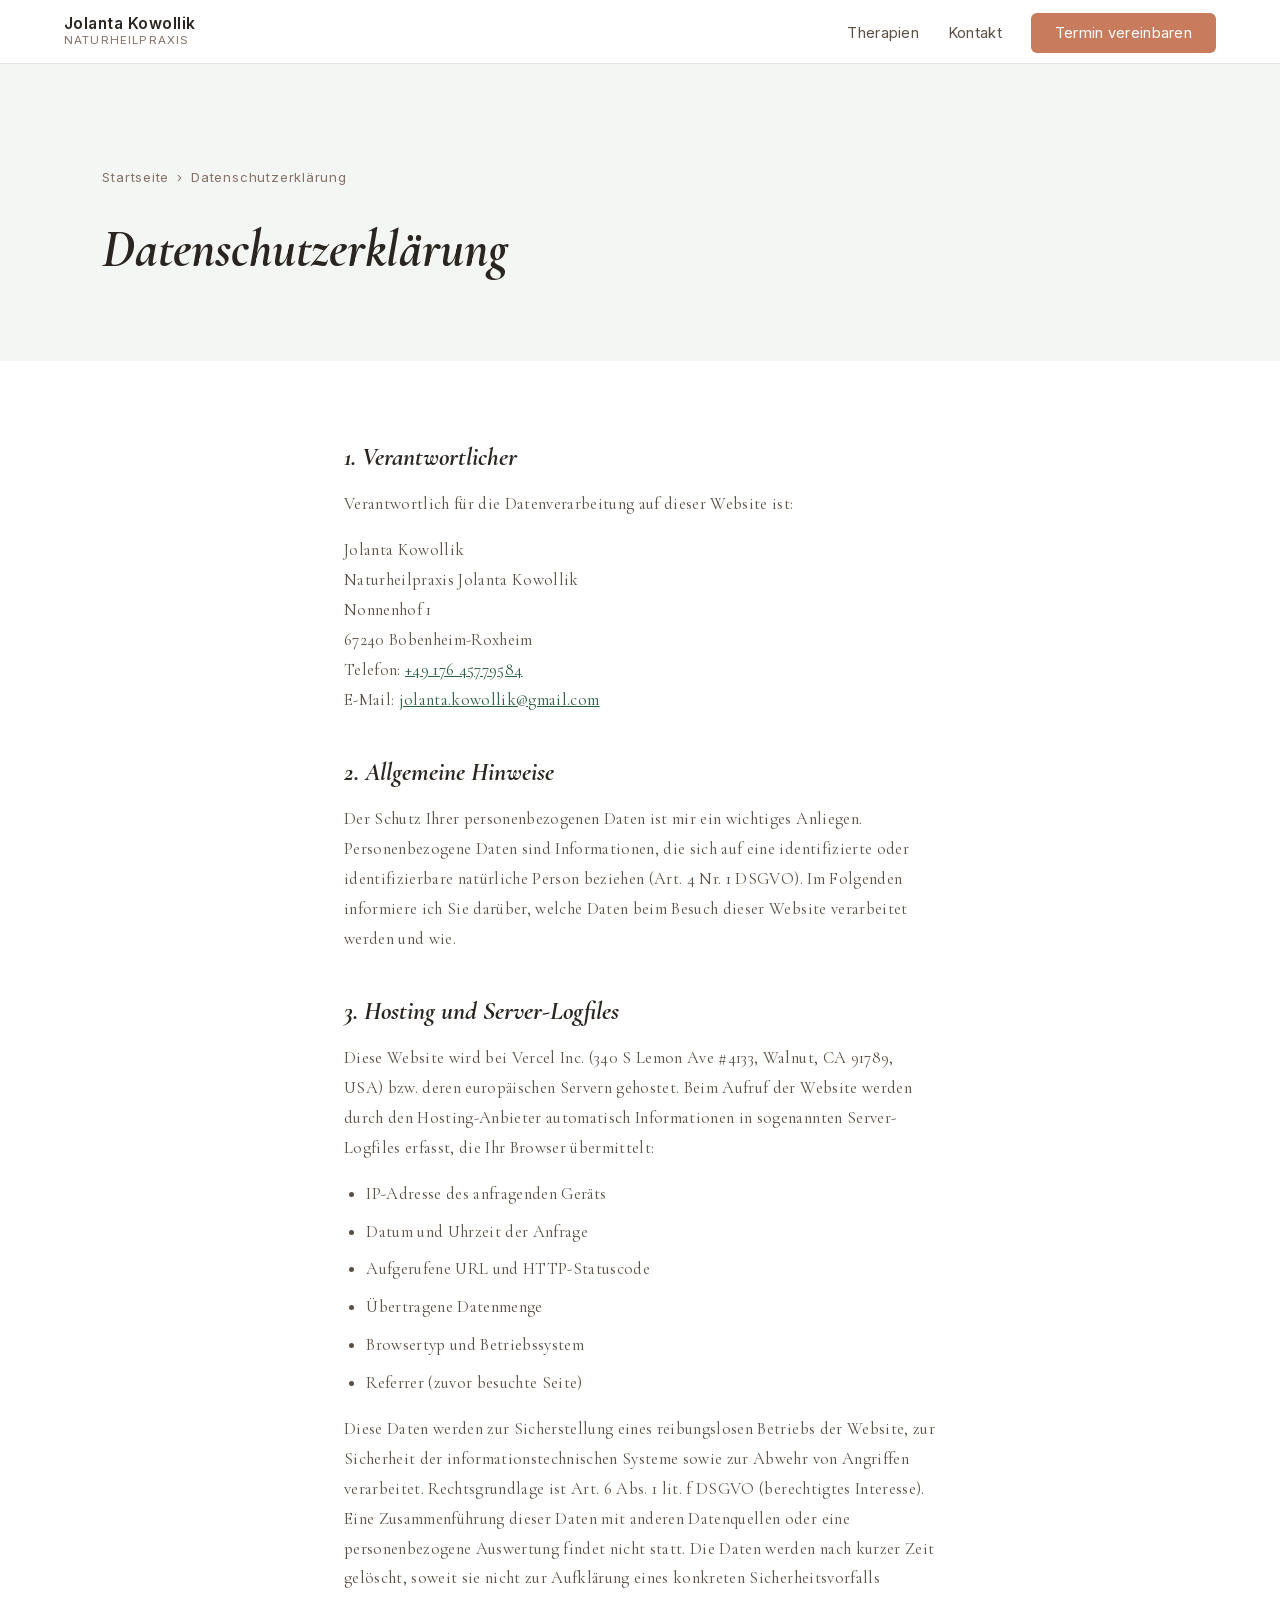
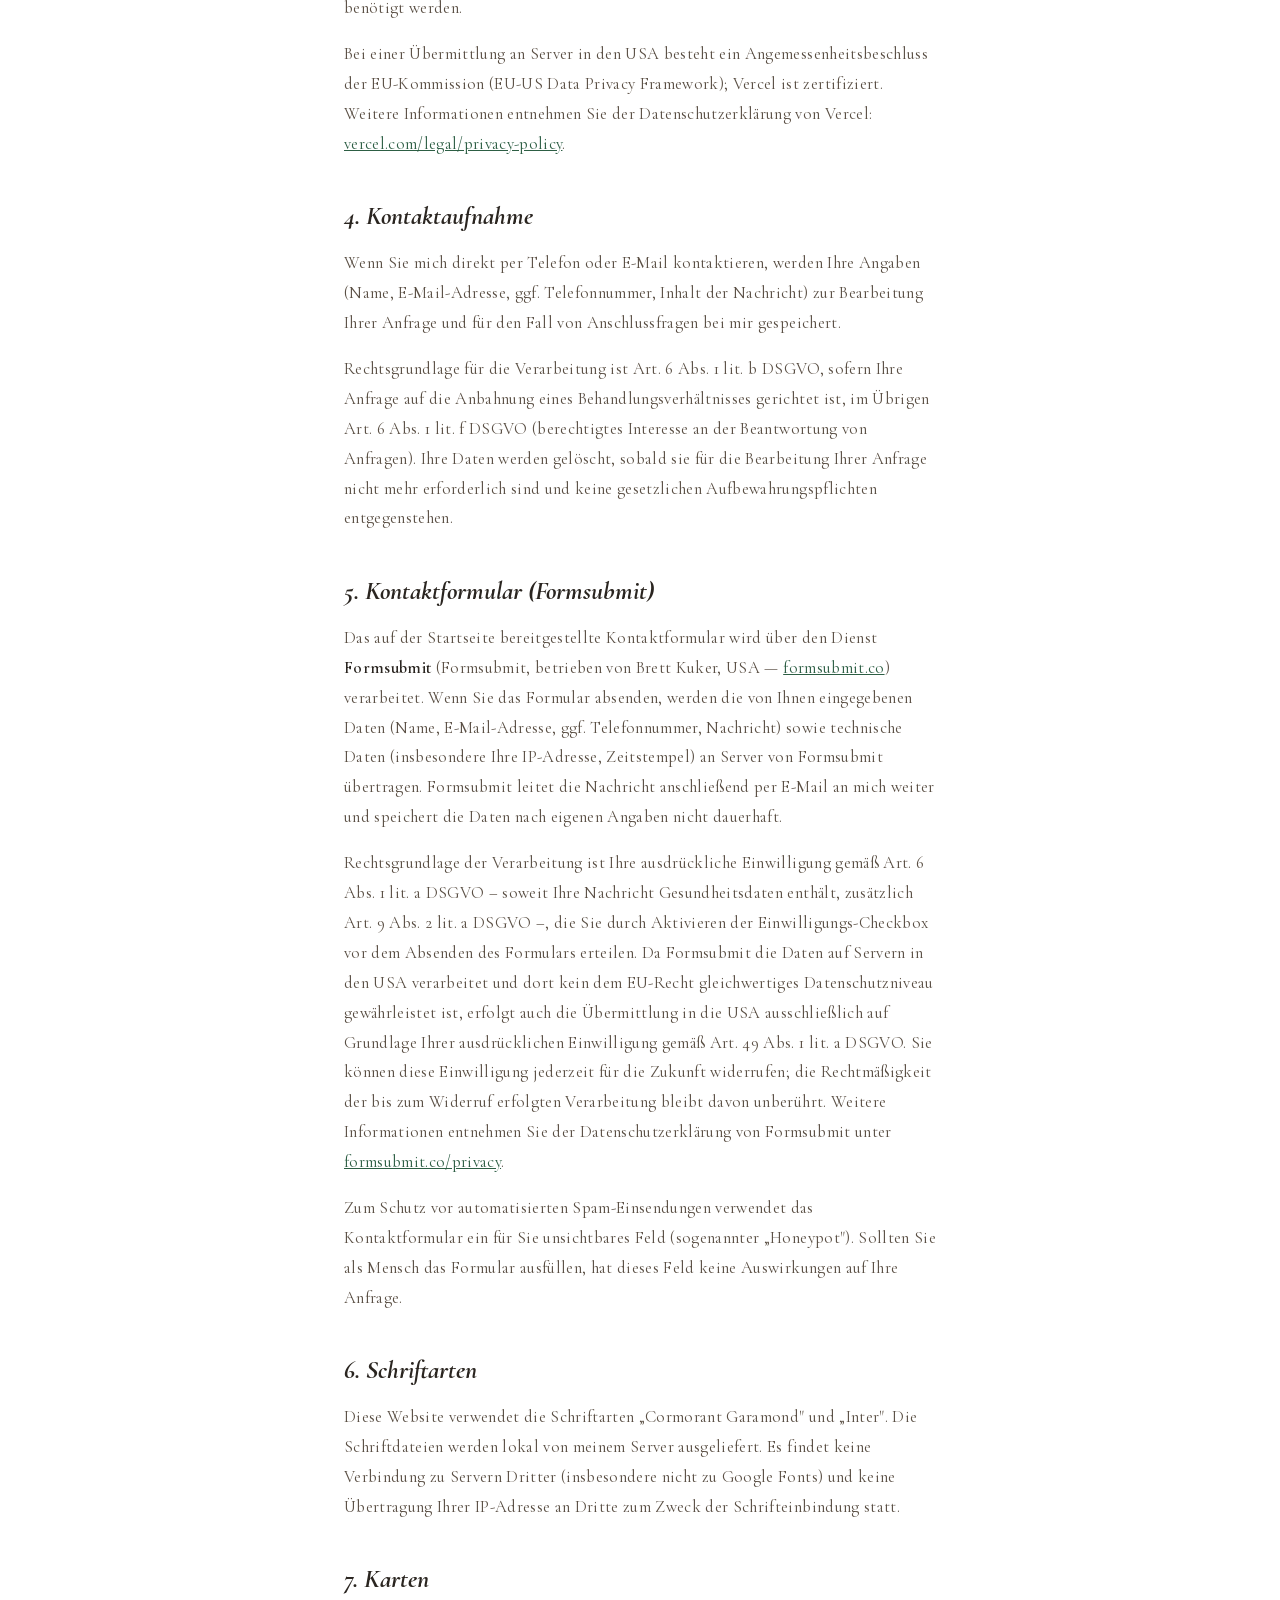
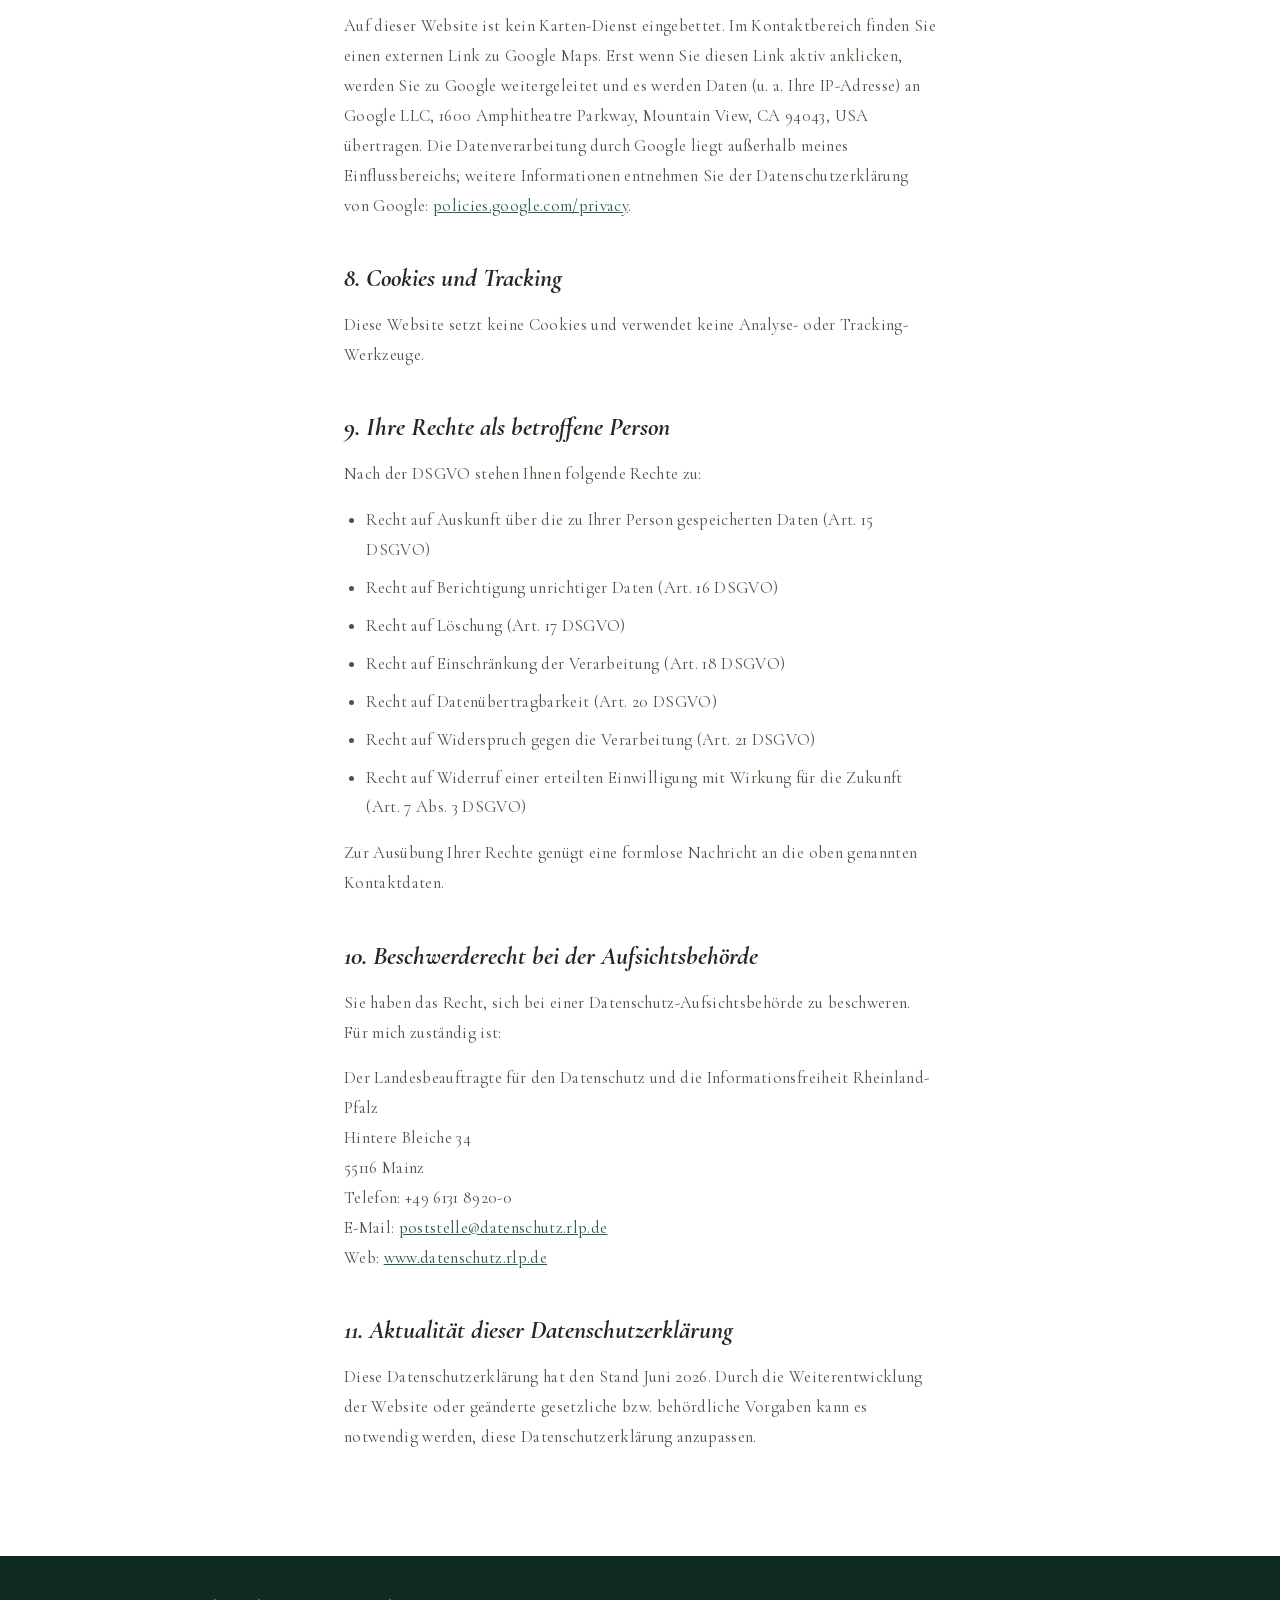
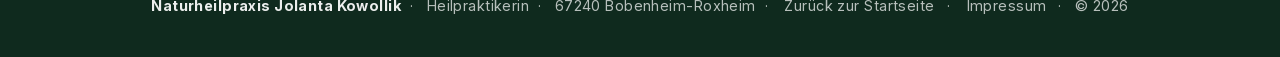
==== commit 12334dcf: "Weißer Hintergrund auf allen Unterseiten (Token-Drift behoben) Dieselben Hintergrund-Tokens (--bg, -" ====
--- a/datenschutz.html
+++ b/datenschutz.html
@@ -16,14 +16,14 @@
       --green-deep:  #0f2a1e;
       --accent:      #c97b5d;
       --accent-dark: #a55f47;
-      --bg:          #f3e9d7;
-      --bg-alt:      #ede1cc;
-      --card:        #faf3e7;
+      --bg:          #ffffff;
+      --bg-alt:      #f4f6f3;
+      --card:        #ffffff;
       --white:       #ffffff;
       --text:        #2a2520;
       --text-mid:    #5a4f44;
       --text-muted:  #847066;
-      --border:      #d9caa8;
+      --border:      #e3e7e1;
     }
     html { scroll-behavior: smooth; }
     body {
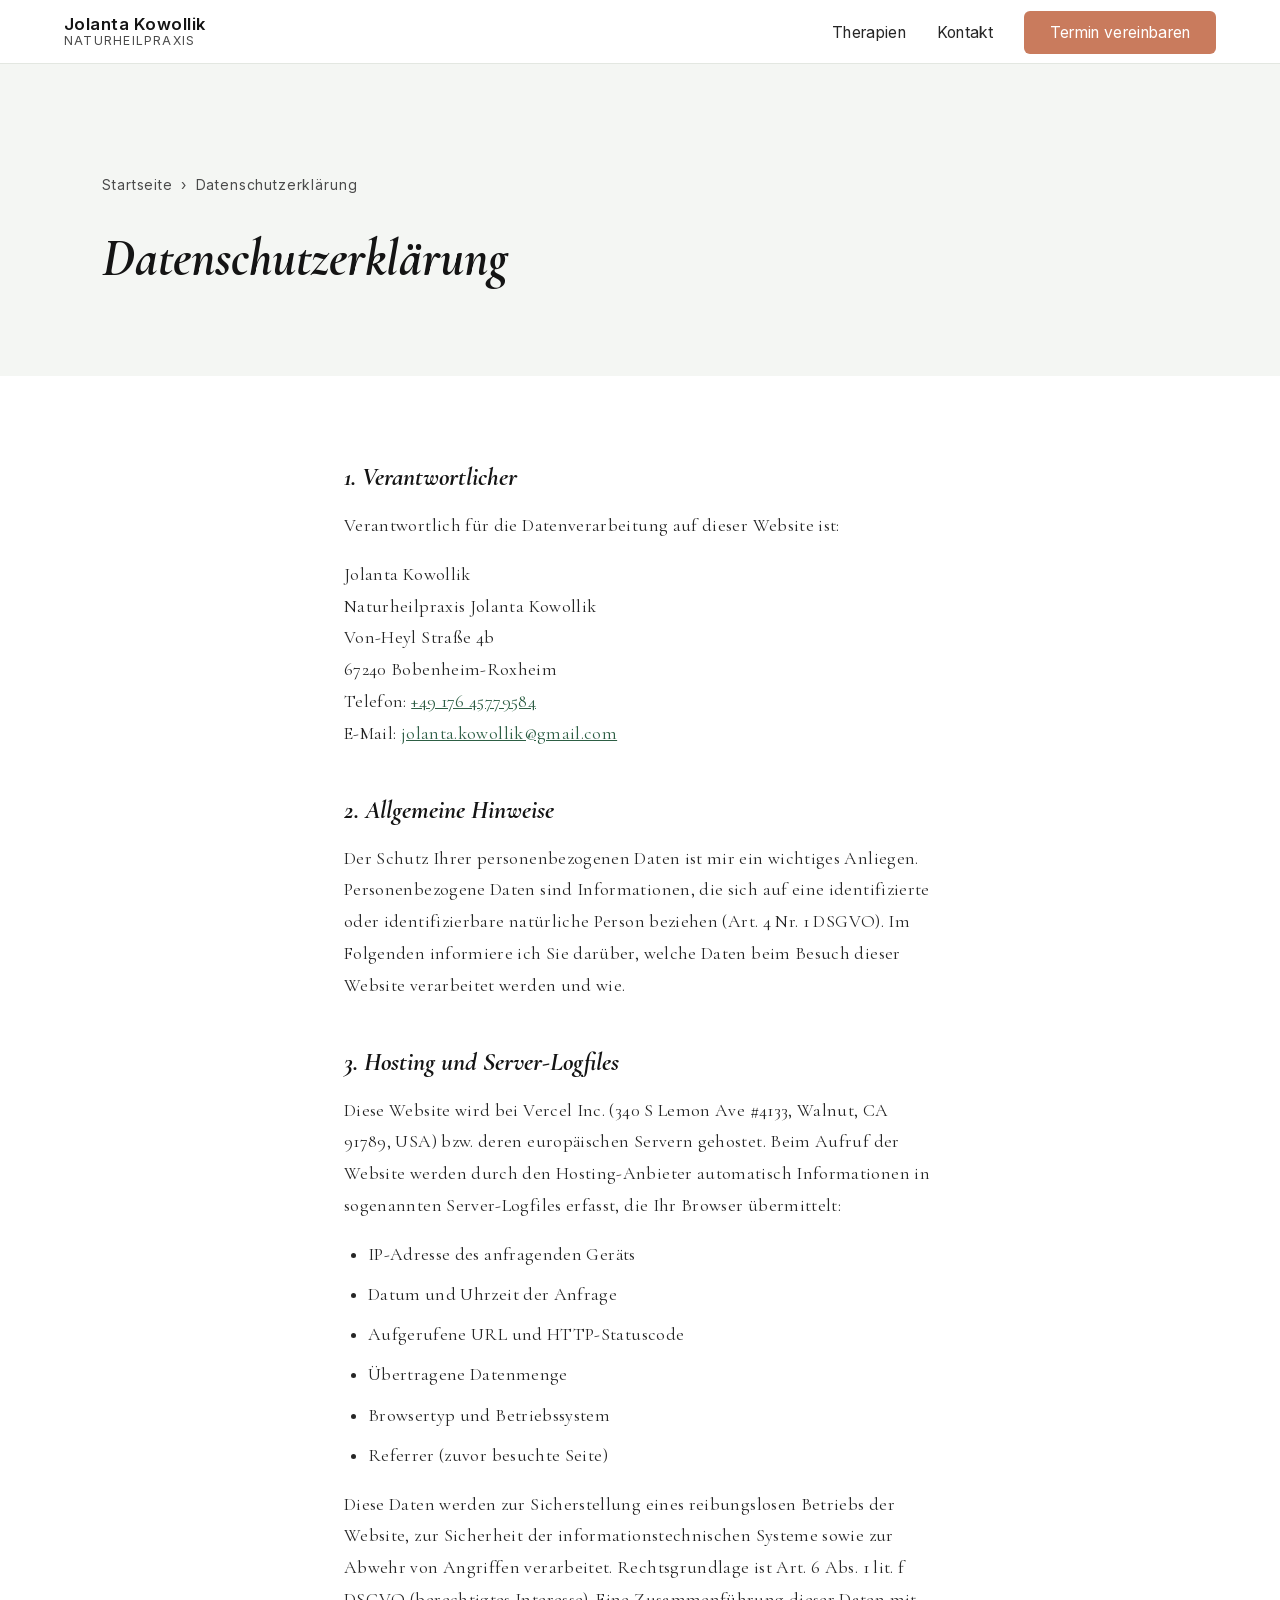
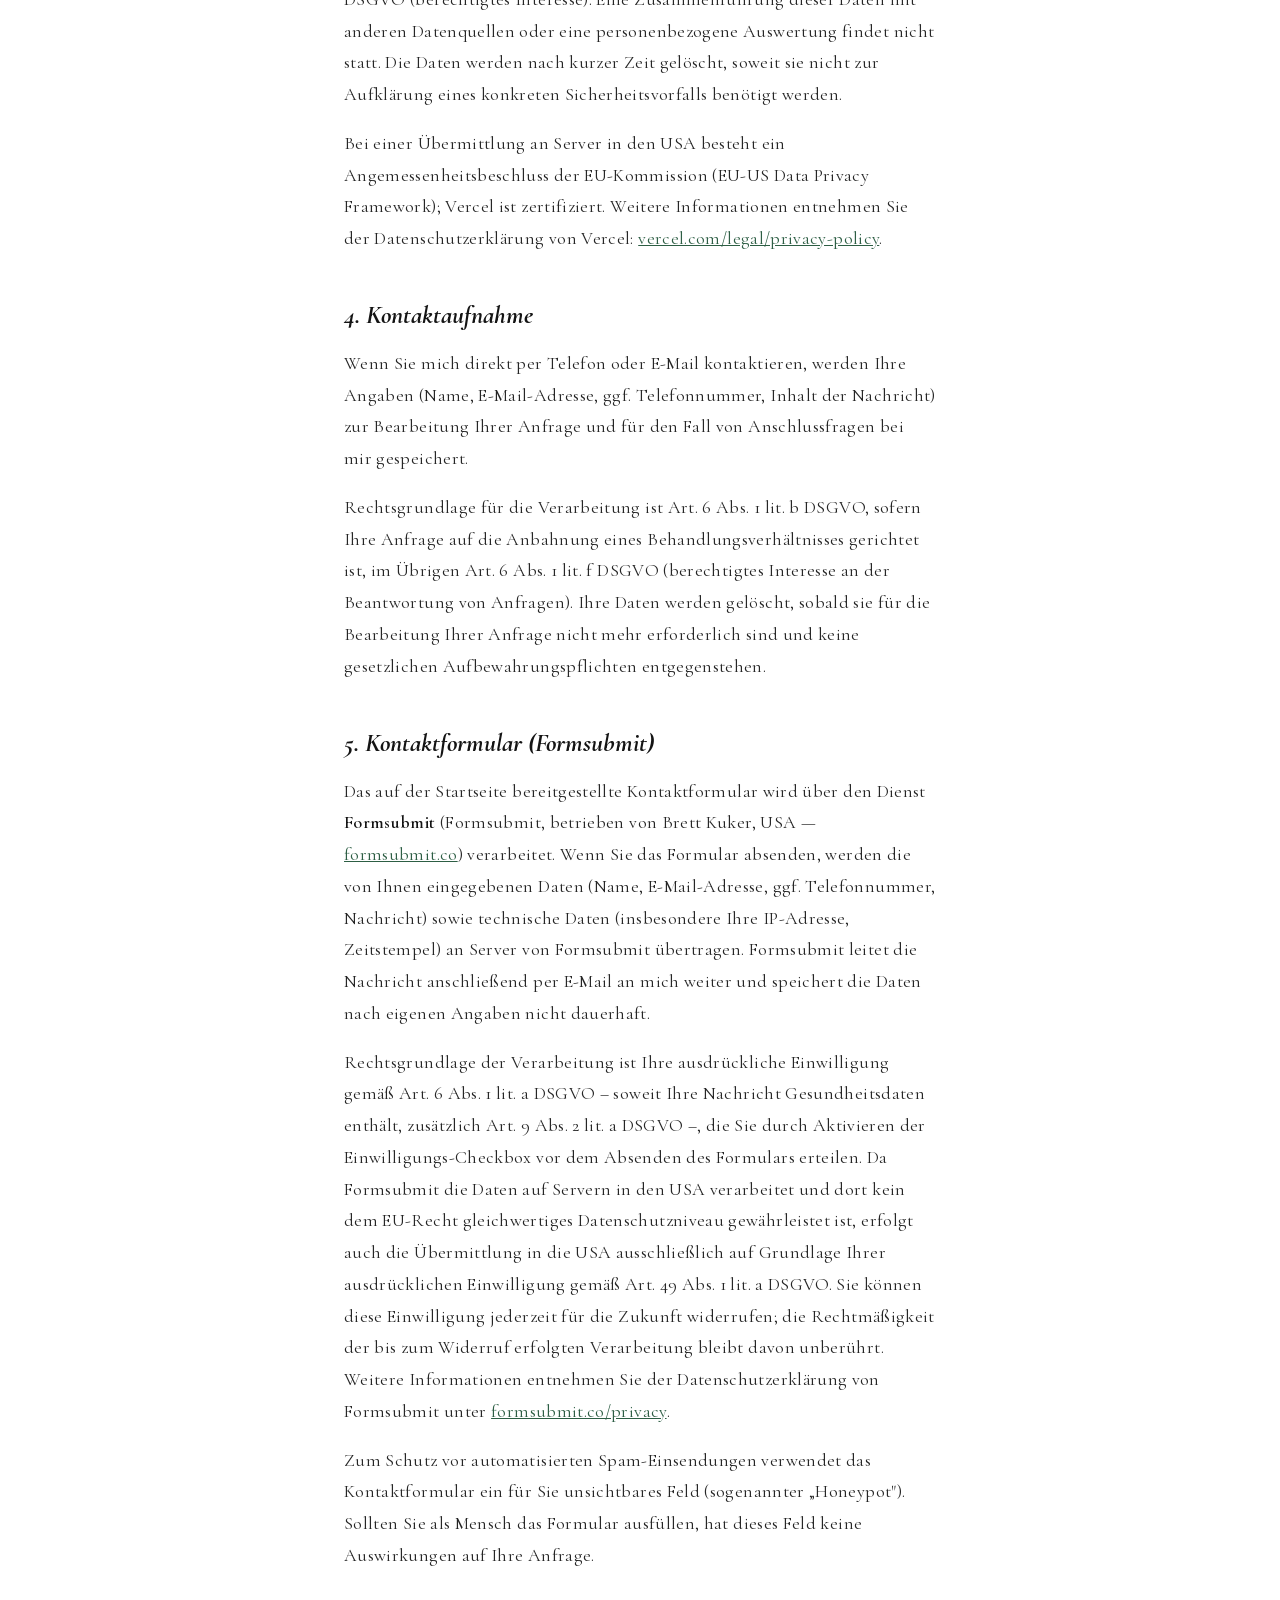
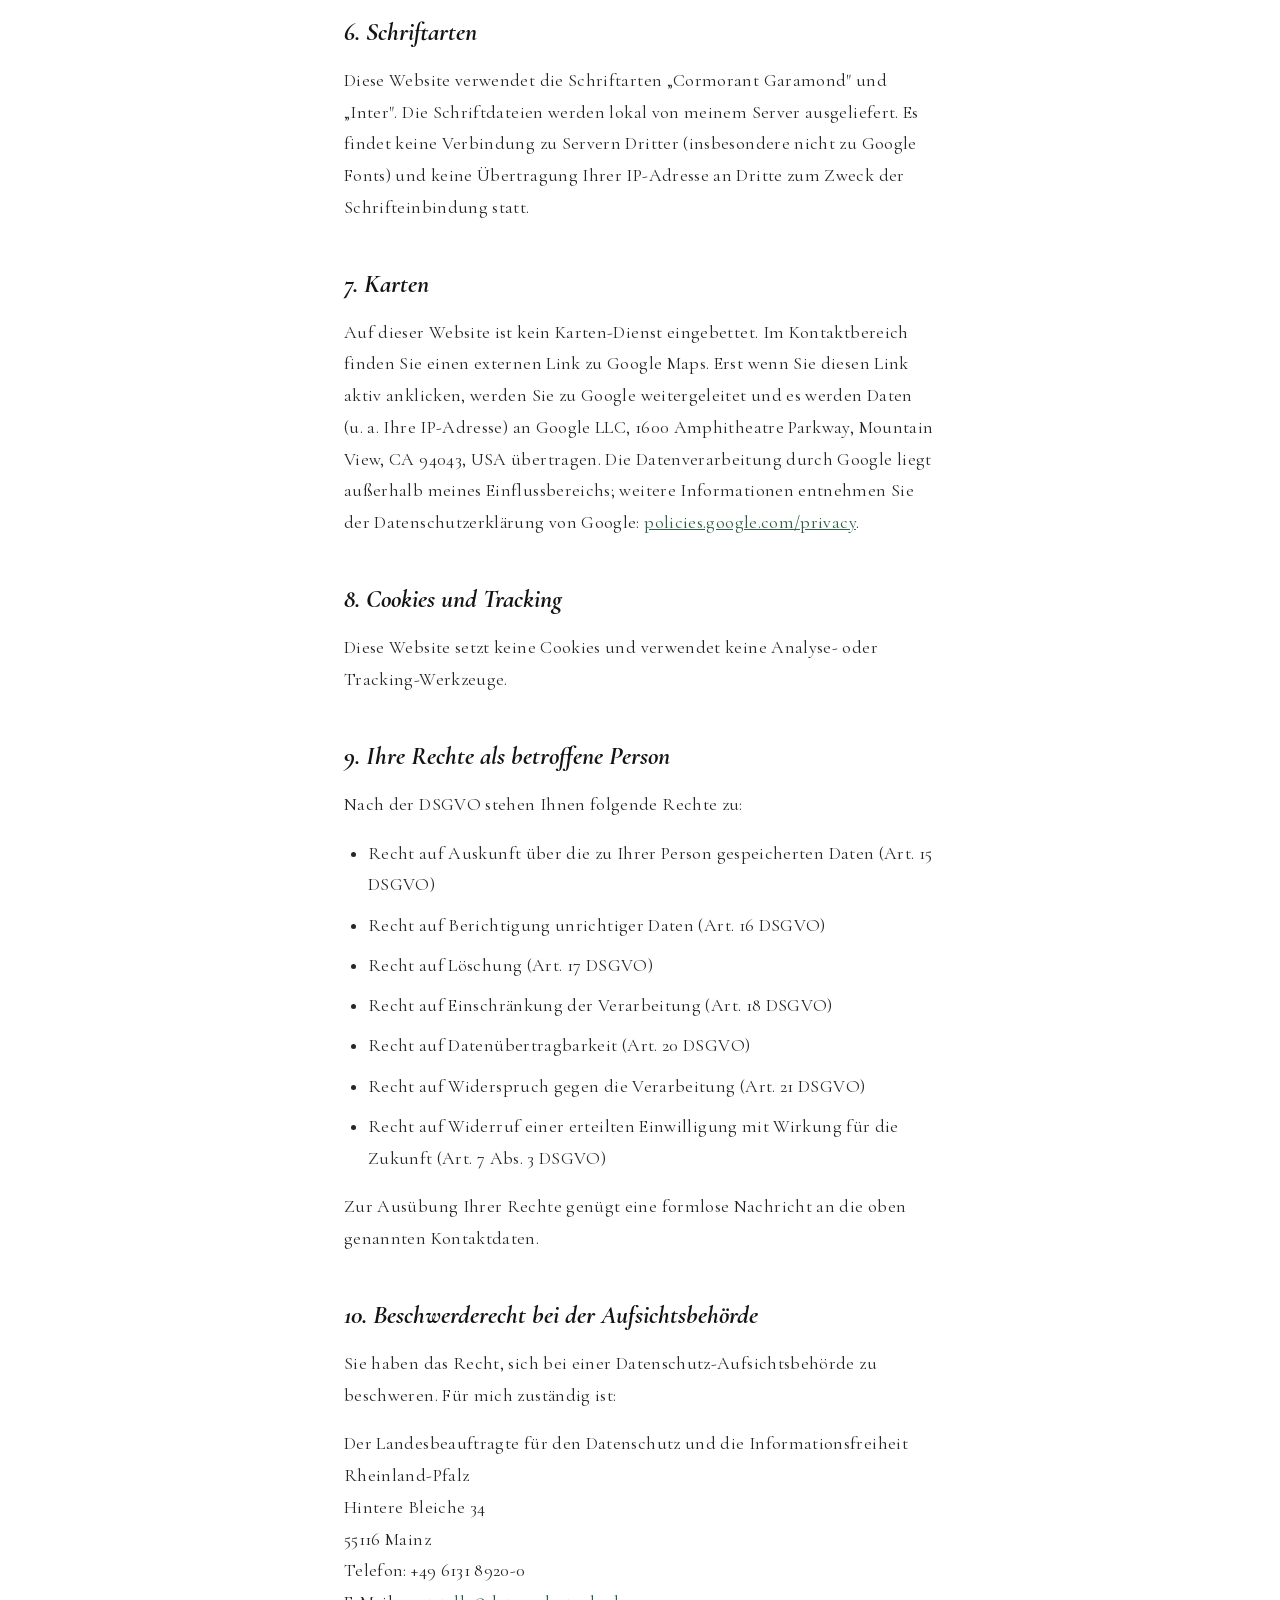
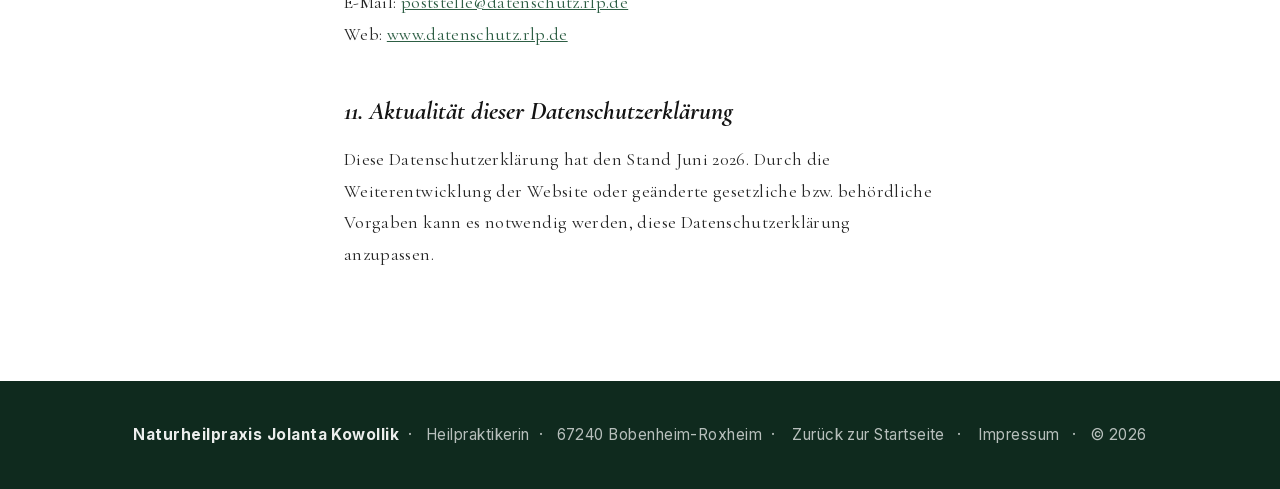
==== commit 56aa3563: "Bessere Lesbarkeit (größere, schwarze Schrift) + neue Adresse Von-Heyl Straße 4b Co-Authored-By: Cla" ====
--- a/datenschutz.html
+++ b/datenschutz.html
@@ -20,15 +20,15 @@
       --bg-alt:      #f4f6f3;
       --card:        #ffffff;
       --white:       #ffffff;
-      --text:        #2a2520;
-      --text-mid:    #5a4f44;
-      --text-muted:  #847066;
+      --text:        #141414;
+      --text-mid:    #262626;
+      --text-muted:  #4a4a4a;
       --border:      #e3e7e1;
     }
-    html { scroll-behavior: smooth; }
+    html { scroll-behavior: smooth; font-size: 17px; }
     body {
       font-family: 'Cormorant Garamond', Georgia, serif;
-      font-weight: 400; font-size: 20px; line-height: 1.7;
+      font-weight: 400; font-size: 21px; line-height: 1.7;
       background: var(--bg); color: var(--text);
     }
     nav {
@@ -137,7 +137,7 @@
     .mobile-sticky-bar { display: none; }
 
     @media (min-width: 1200px) {
-      body { font-size: 22px; }
+      body { font-size: 23px; }
     }
     @media (max-width: 768px) {
       .nav-hamburger { display: flex; }
@@ -198,7 +198,7 @@
       .nav-tel:active { transform: scale(0.92); }
     }
     @media (max-width: 480px) {
-      body { font-size: 18px; }
+      body { font-size: 19px; }
     }
   </style>
 </head>
@@ -235,7 +235,7 @@
     <p>
       Jolanta Kowollik<br>
       Naturheilpraxis Jolanta Kowollik<br>
-      Nonnenhof 1<br>
+      Von-Heyl Straße 4b<br>
       67240 Bobenheim-Roxheim<br>
       Telefon: <a href="tel:+4917645779584">+49 176 45779584</a><br>
       E-Mail: <a href="mailto:jolanta.kowollik@gmail.com">jolanta.kowollik@gmail.com</a>
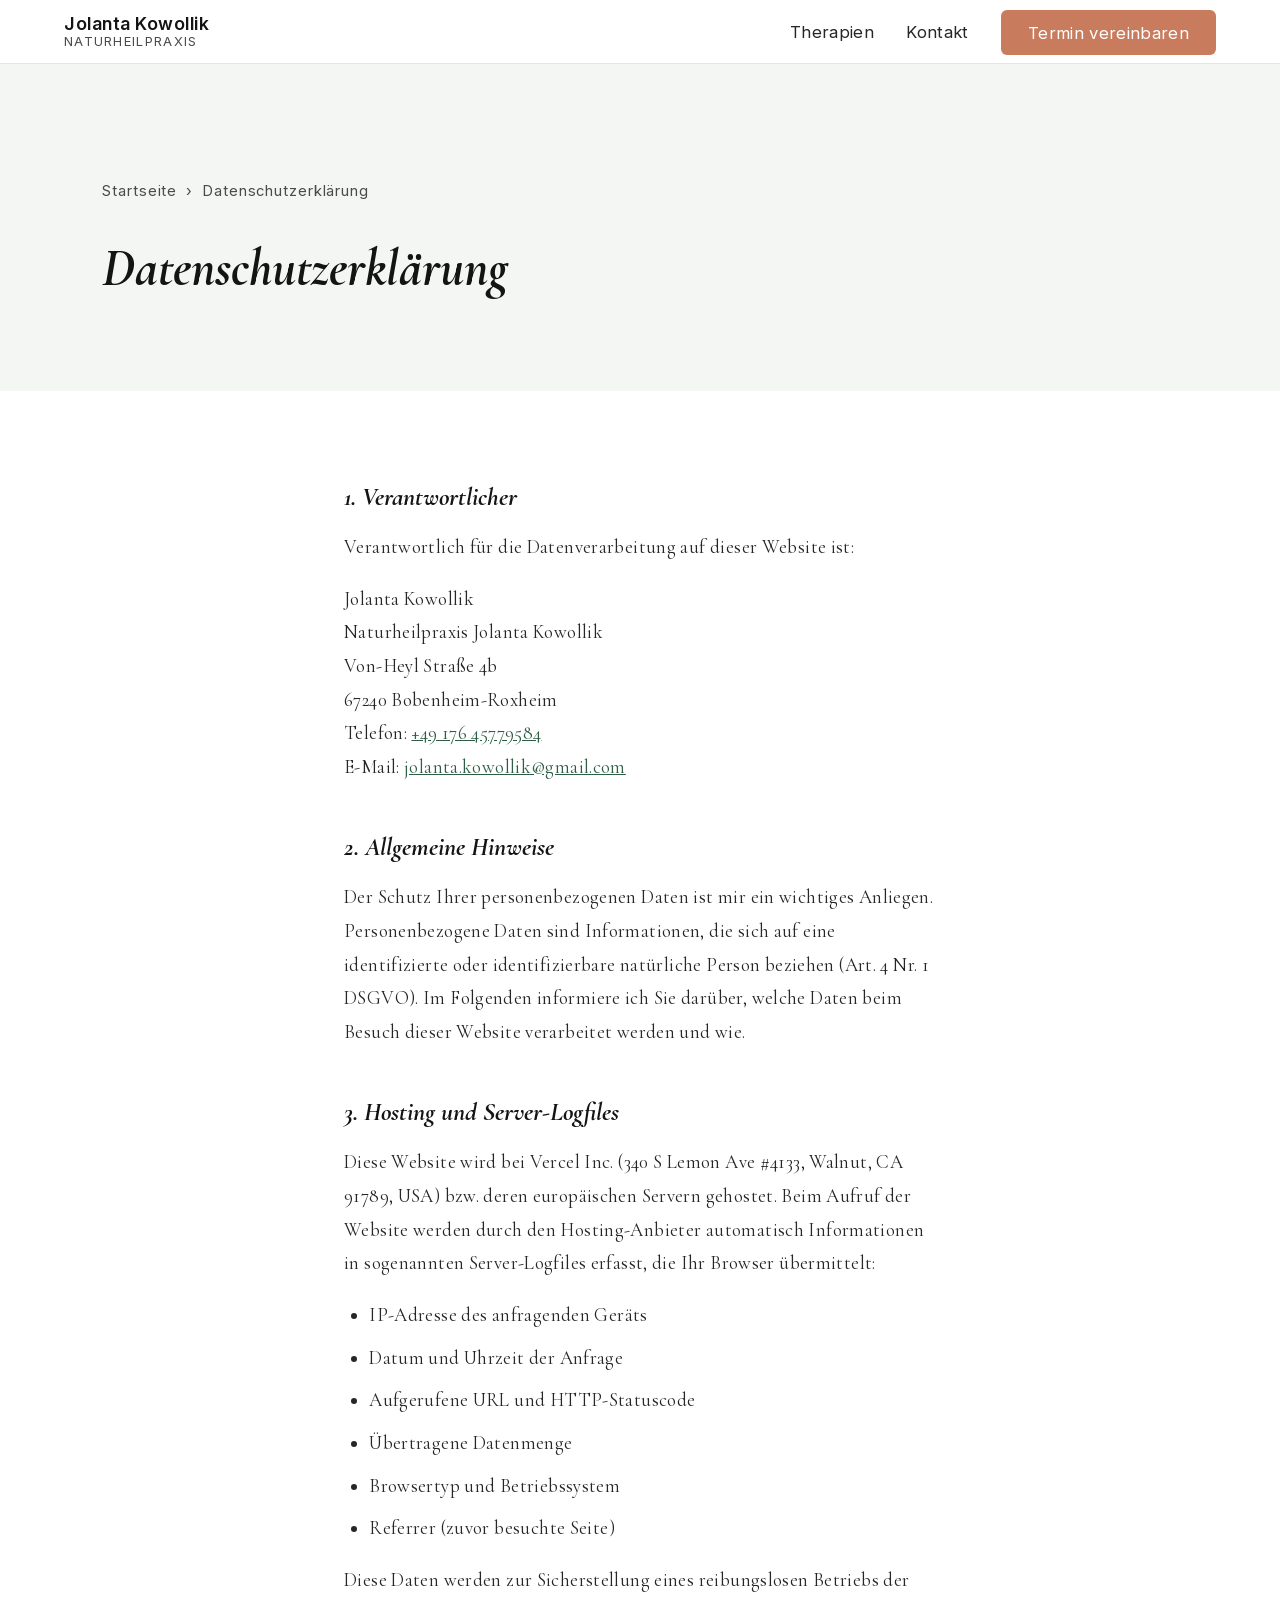
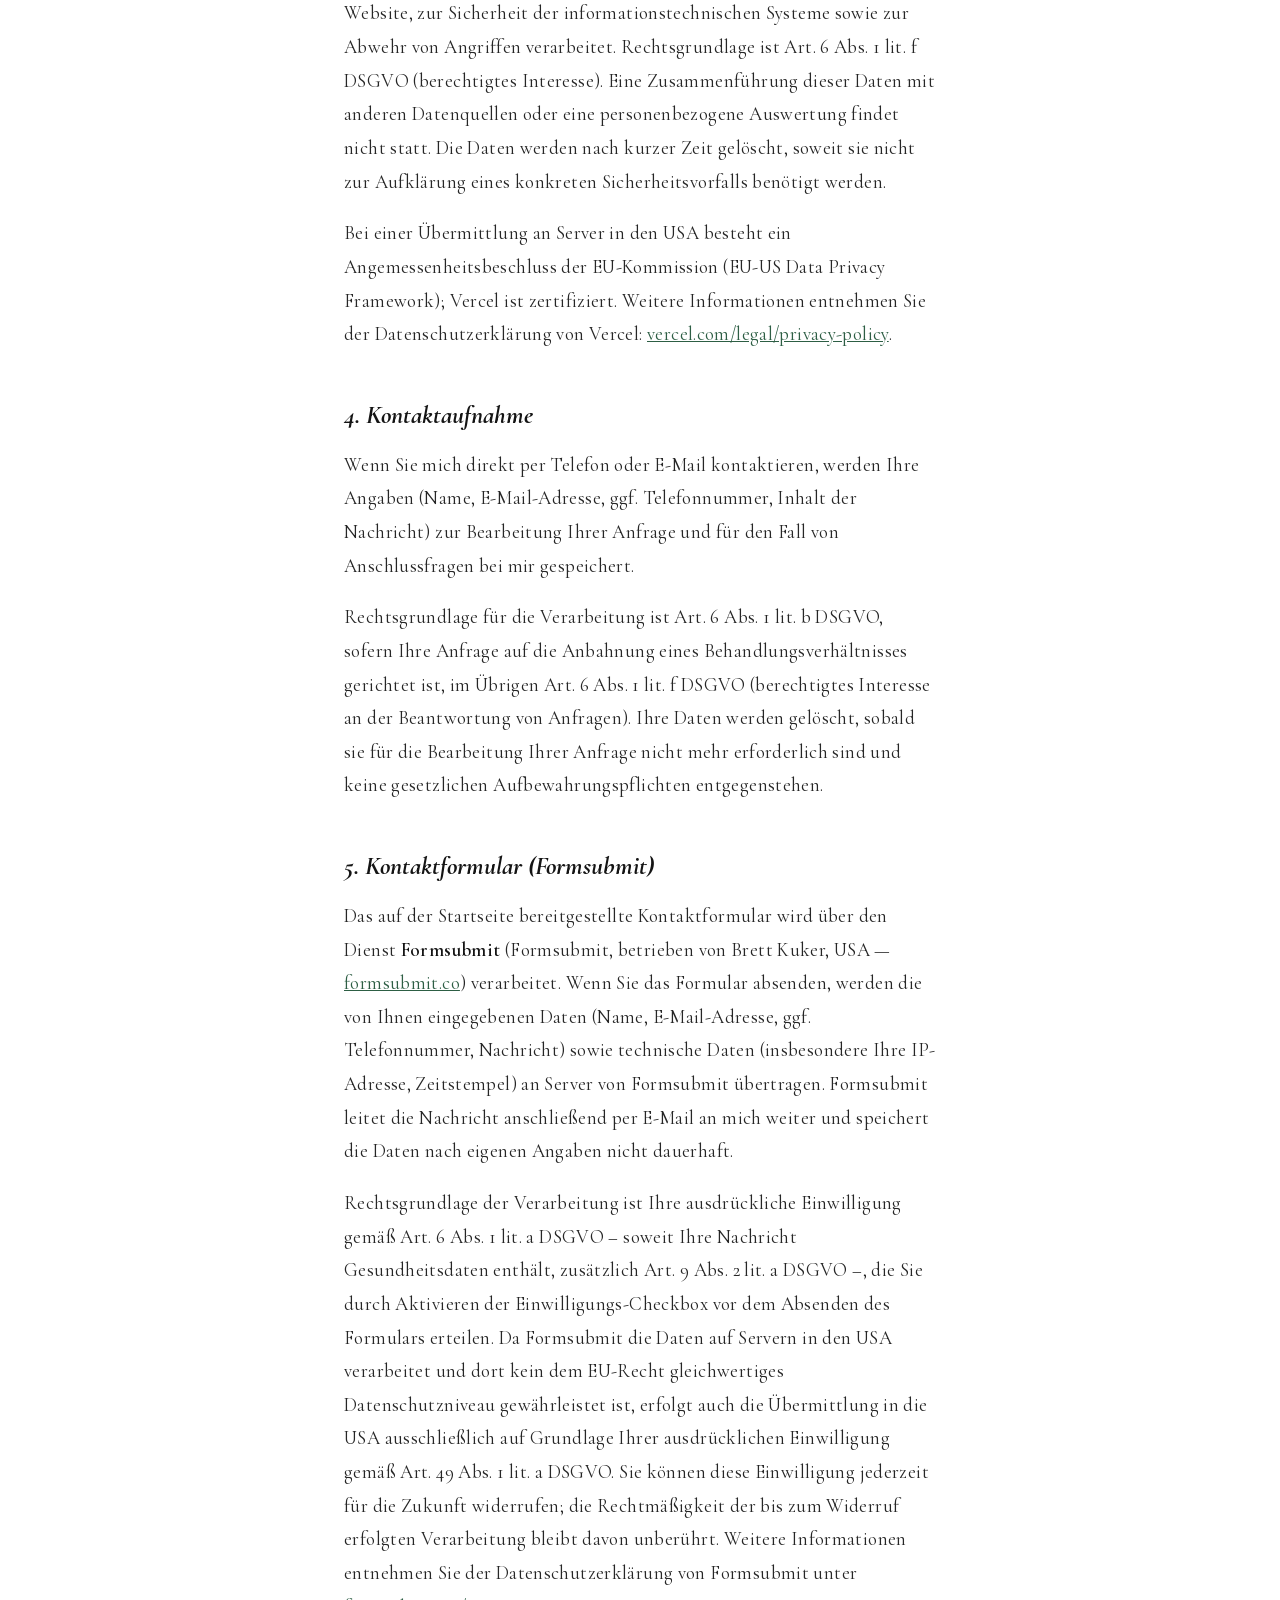
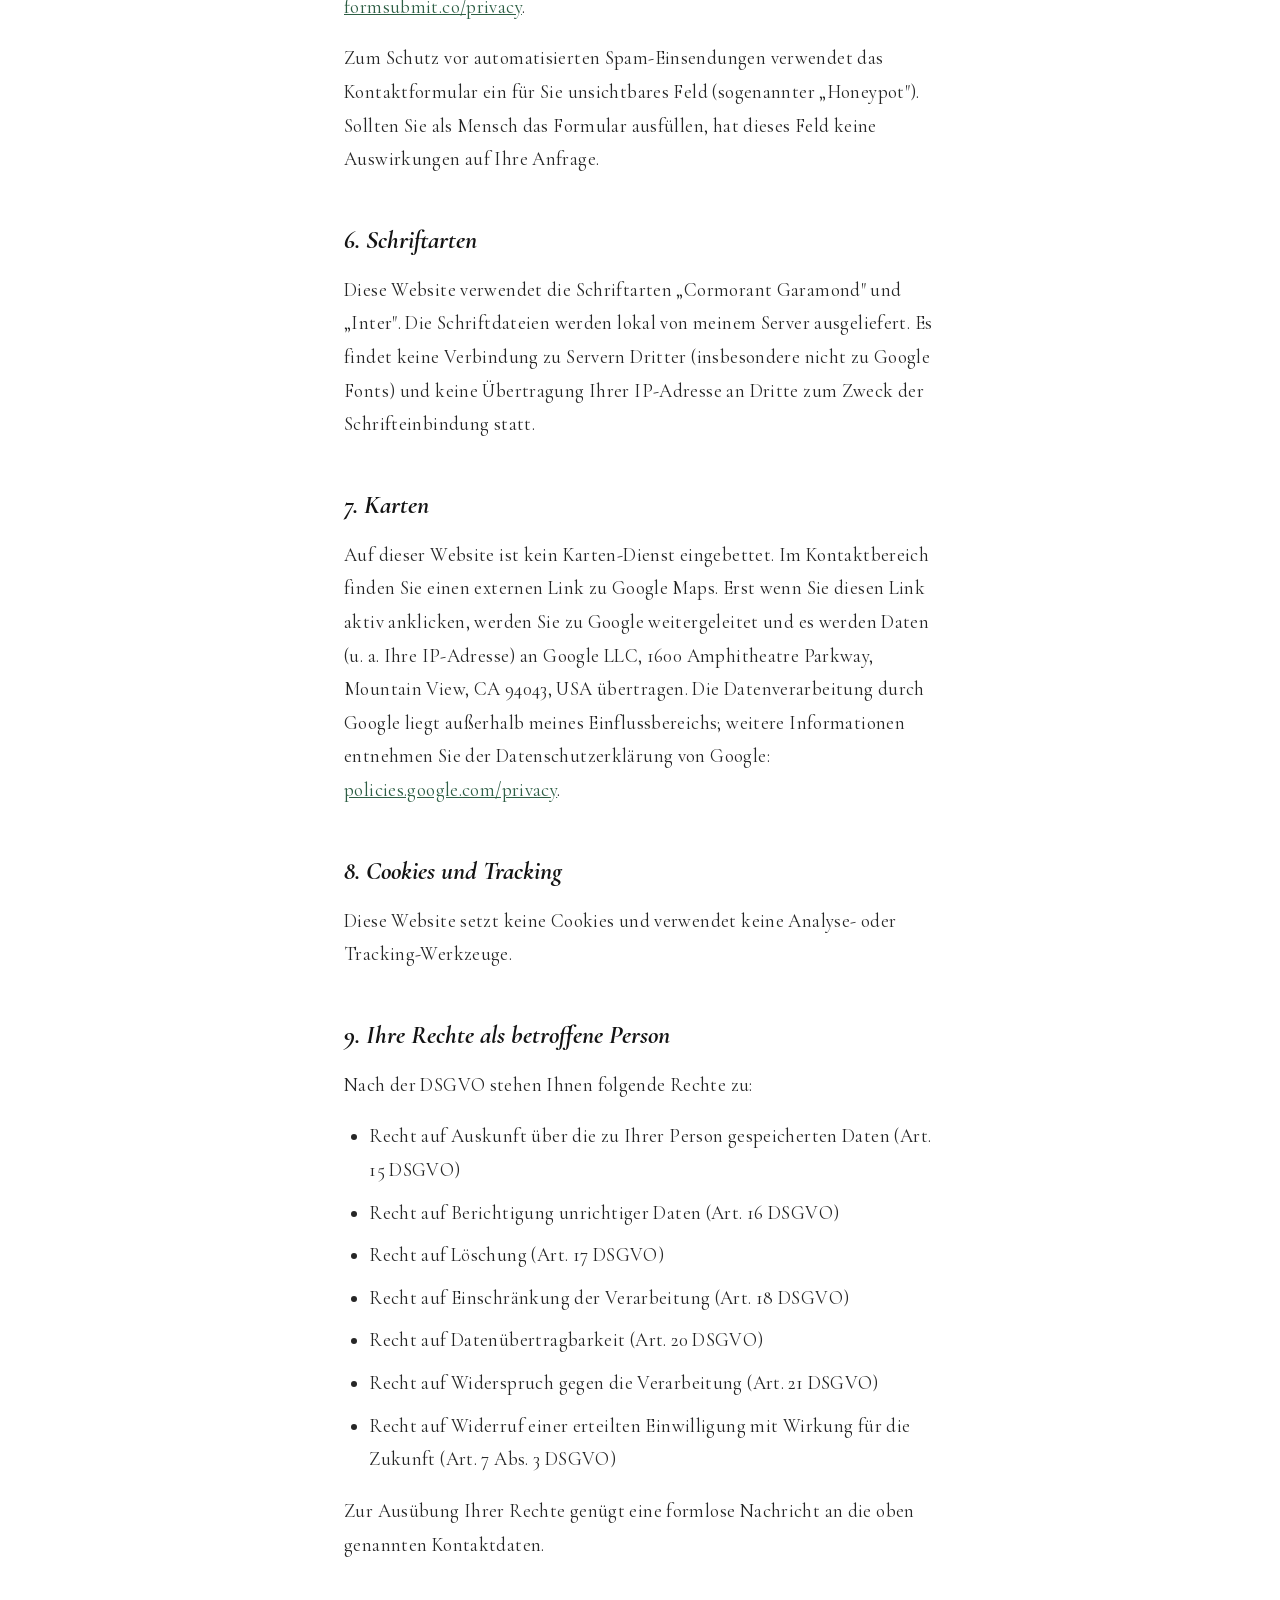
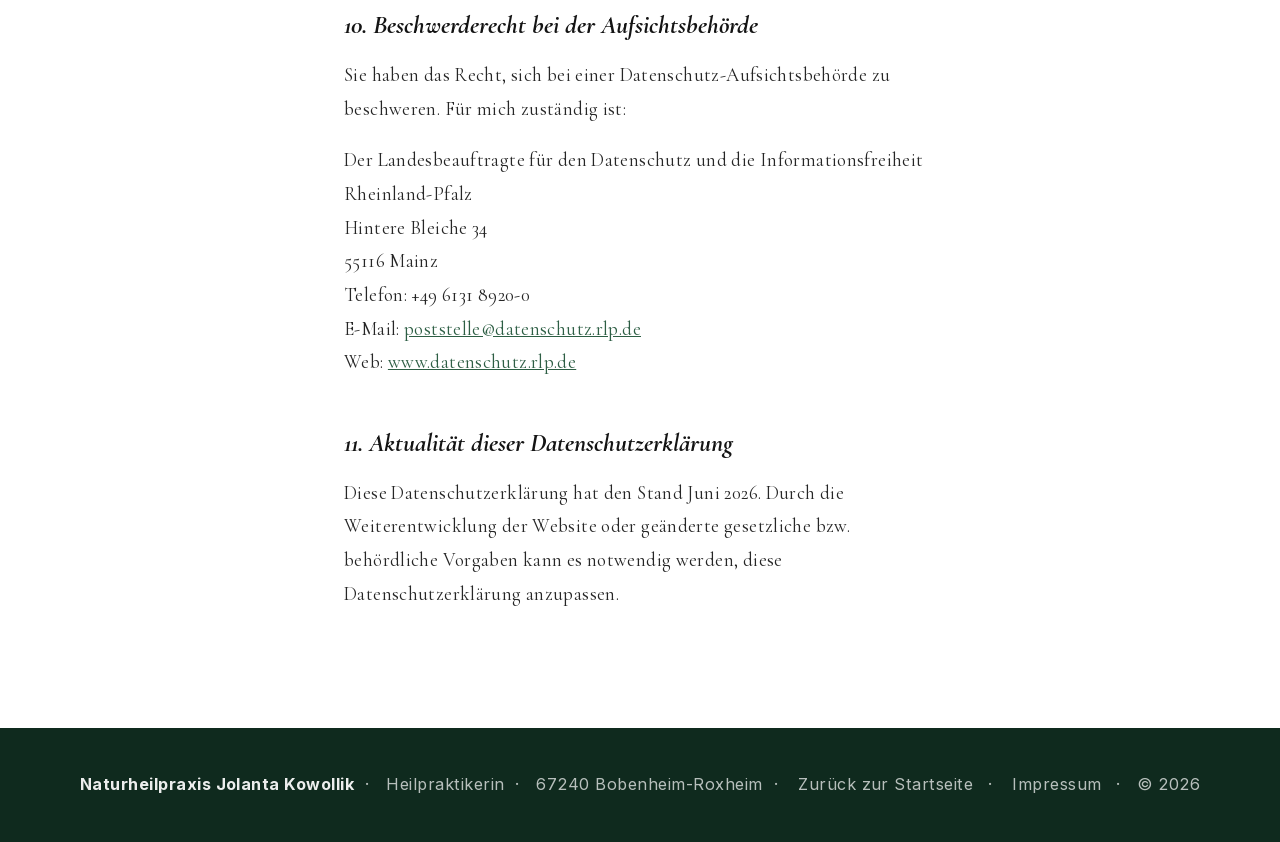
==== commit b7d5ce91: "Schrift noch etwas größer (alle Seiten) Co-Authored-By: Claude Opus 4.8 (1M context) <noreply@anthro" ====
--- a/datenschutz.html
+++ b/datenschutz.html
@@ -25,10 +25,10 @@
       --text-muted:  #4a4a4a;
       --border:      #e3e7e1;
     }
-    html { scroll-behavior: smooth; font-size: 17px; }
+    html { scroll-behavior: smooth; font-size: 18px; }
     body {
       font-family: 'Cormorant Garamond', Georgia, serif;
-      font-weight: 400; font-size: 21px; line-height: 1.7;
+      font-weight: 400; font-size: 22px; line-height: 1.7;
       background: var(--bg); color: var(--text);
     }
     nav {
@@ -137,7 +137,7 @@
     .mobile-sticky-bar { display: none; }
 
     @media (min-width: 1200px) {
-      body { font-size: 23px; }
+      body { font-size: 24px; }
     }
     @media (max-width: 768px) {
       .nav-hamburger { display: flex; }
@@ -198,7 +198,7 @@
       .nav-tel:active { transform: scale(0.92); }
     }
     @media (max-width: 480px) {
-      body { font-size: 19px; }
+      body { font-size: 20px; }
     }
   </style>
 </head>
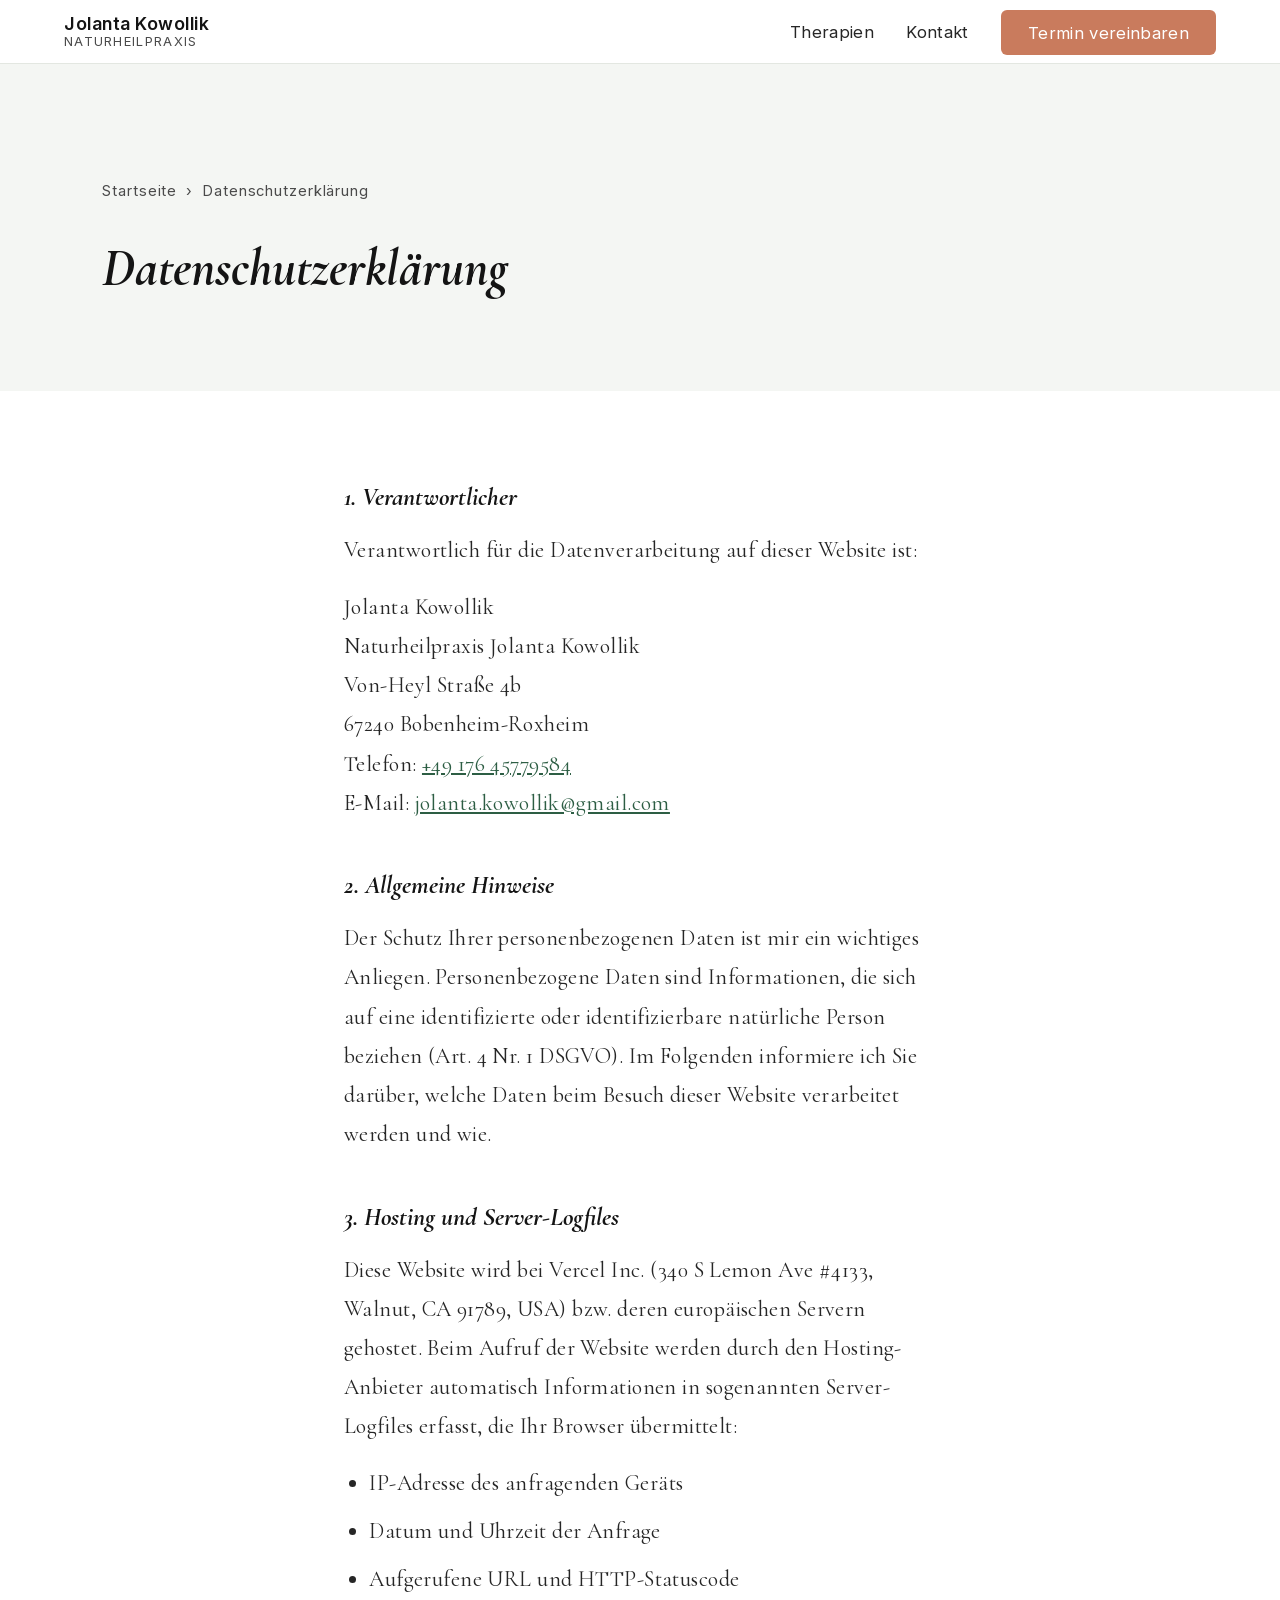
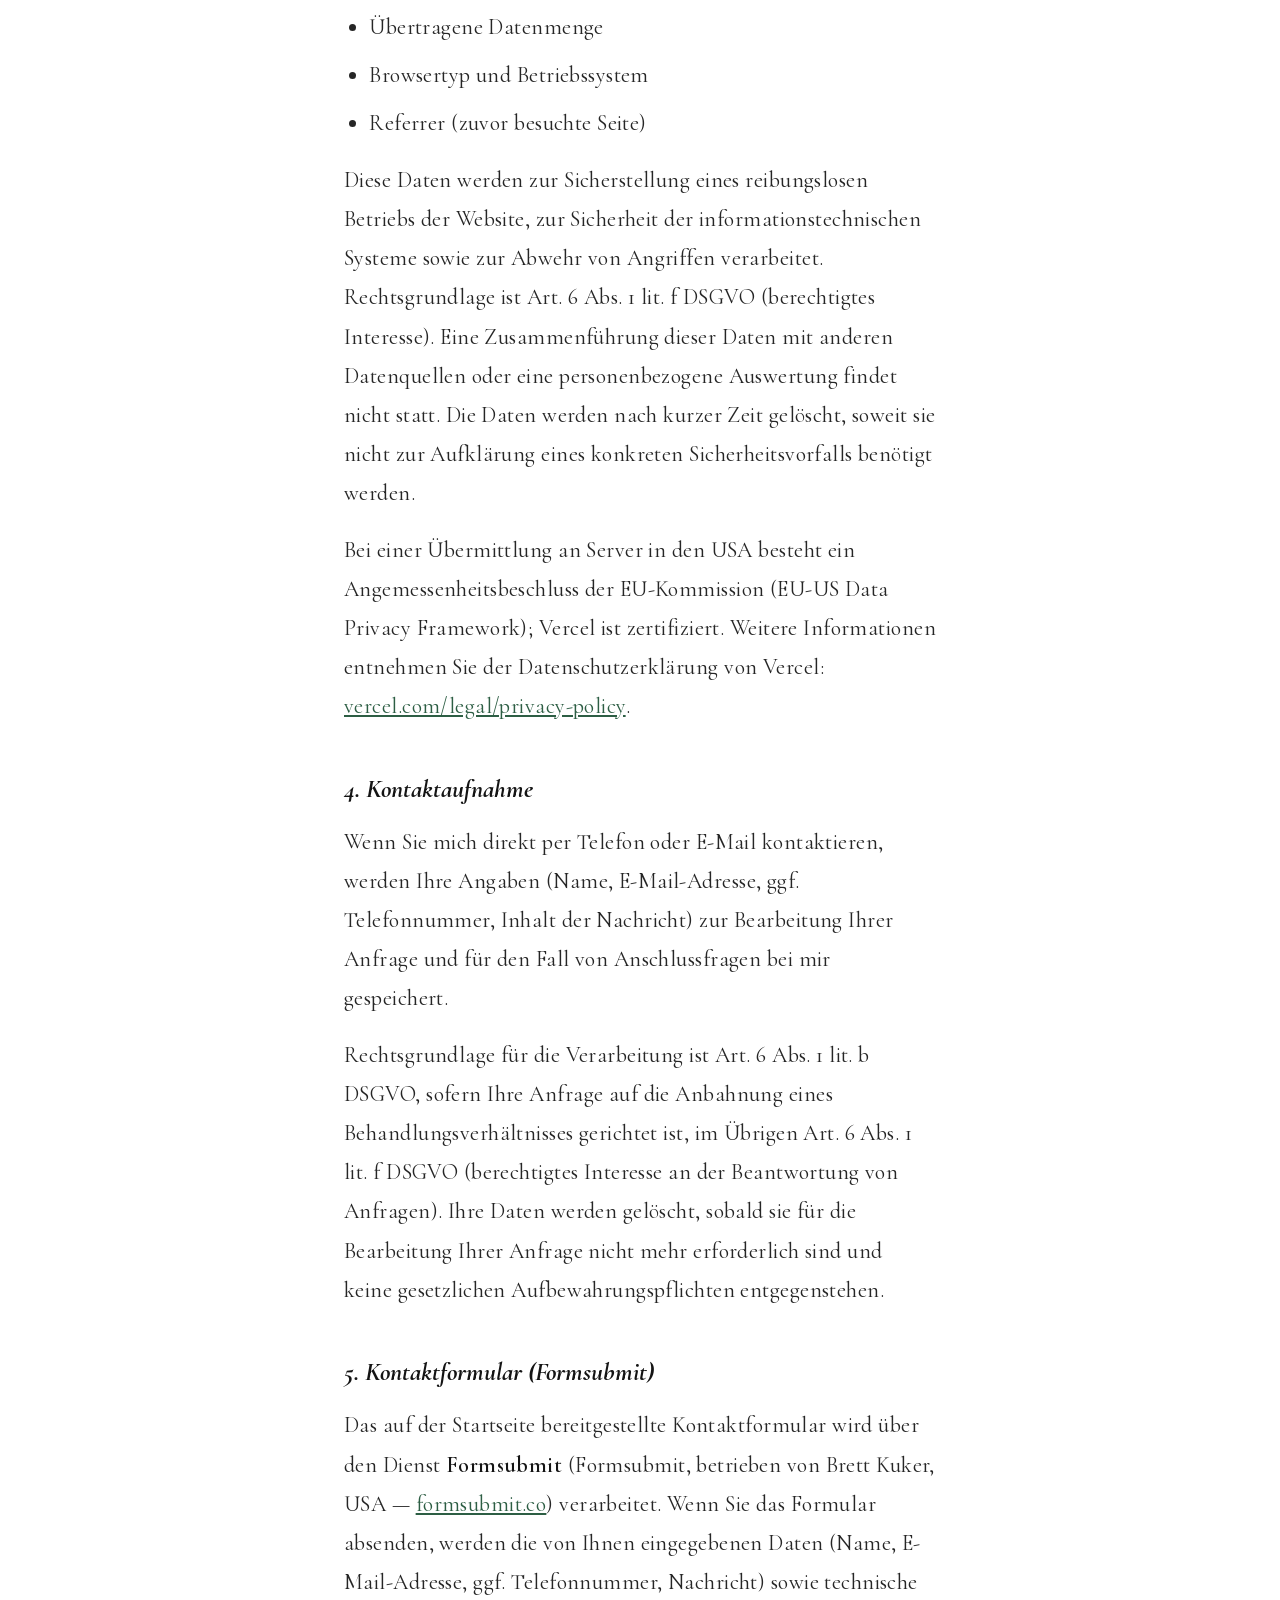
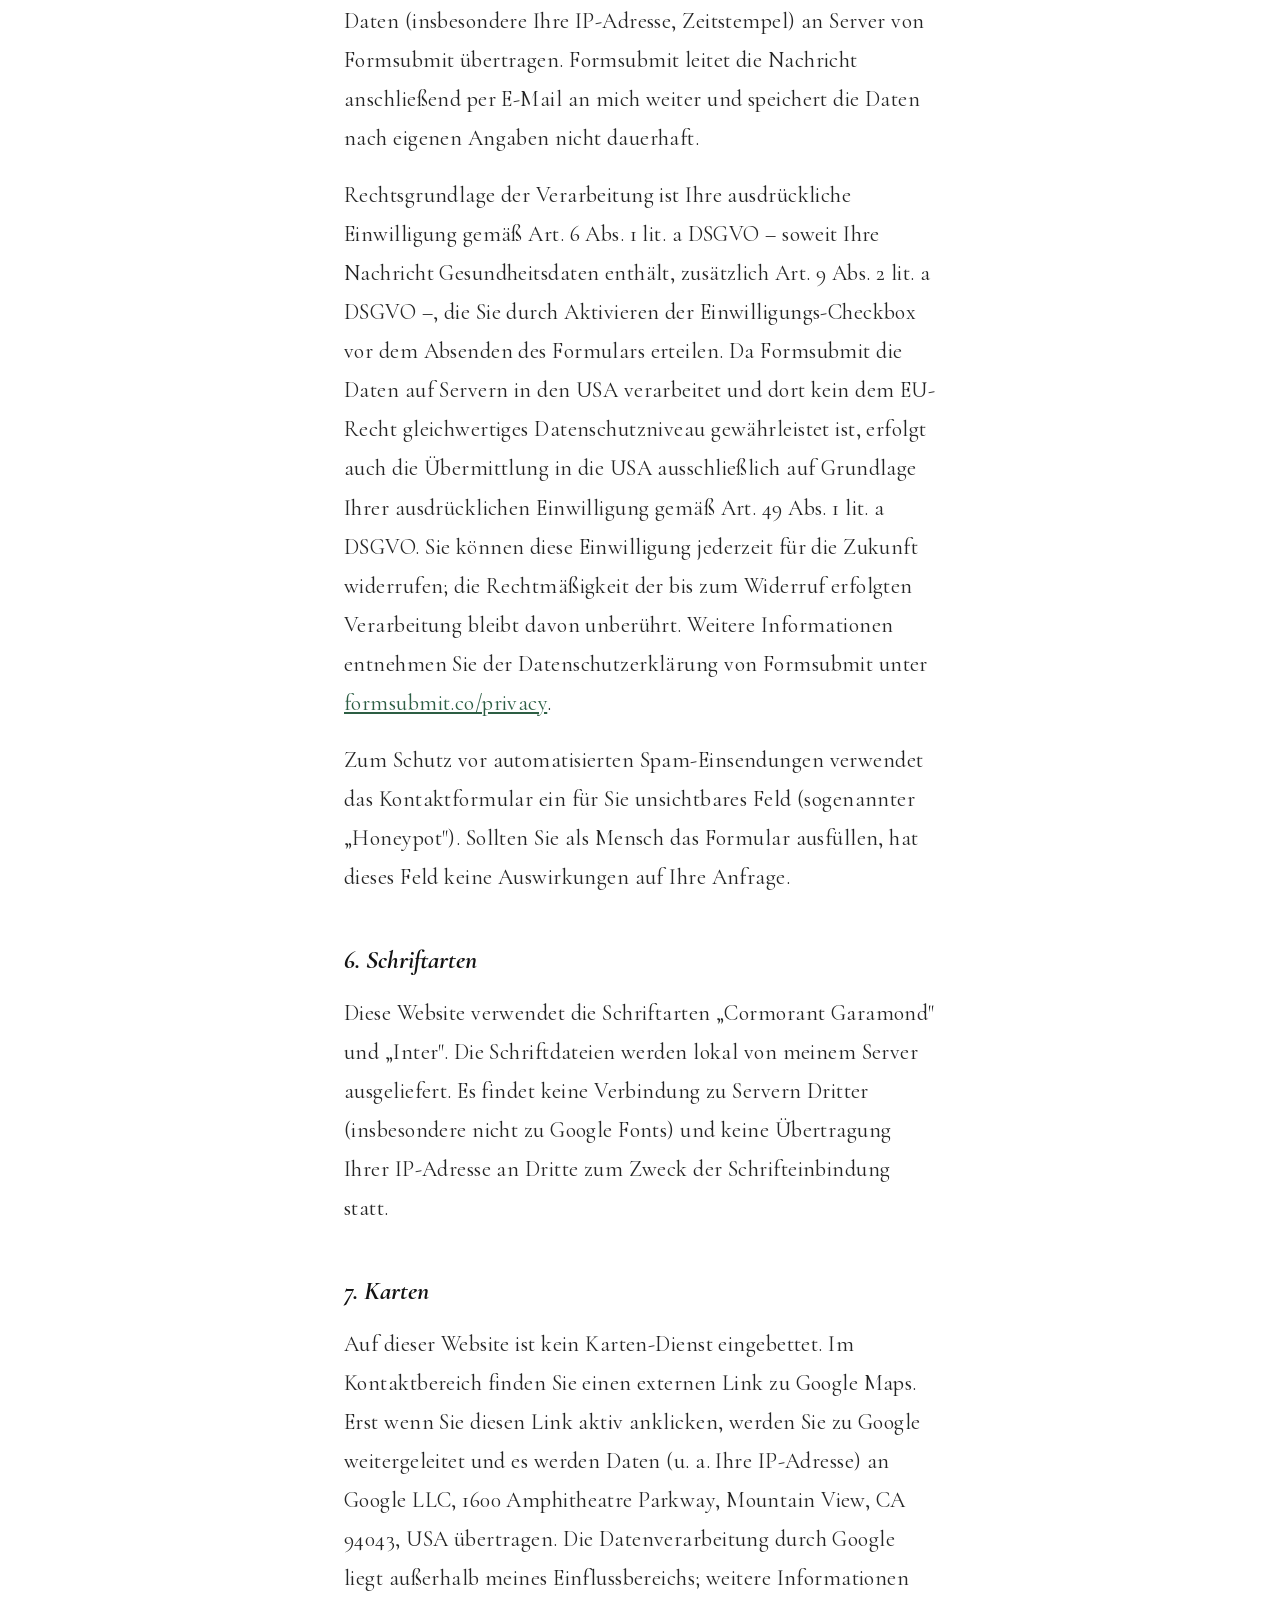
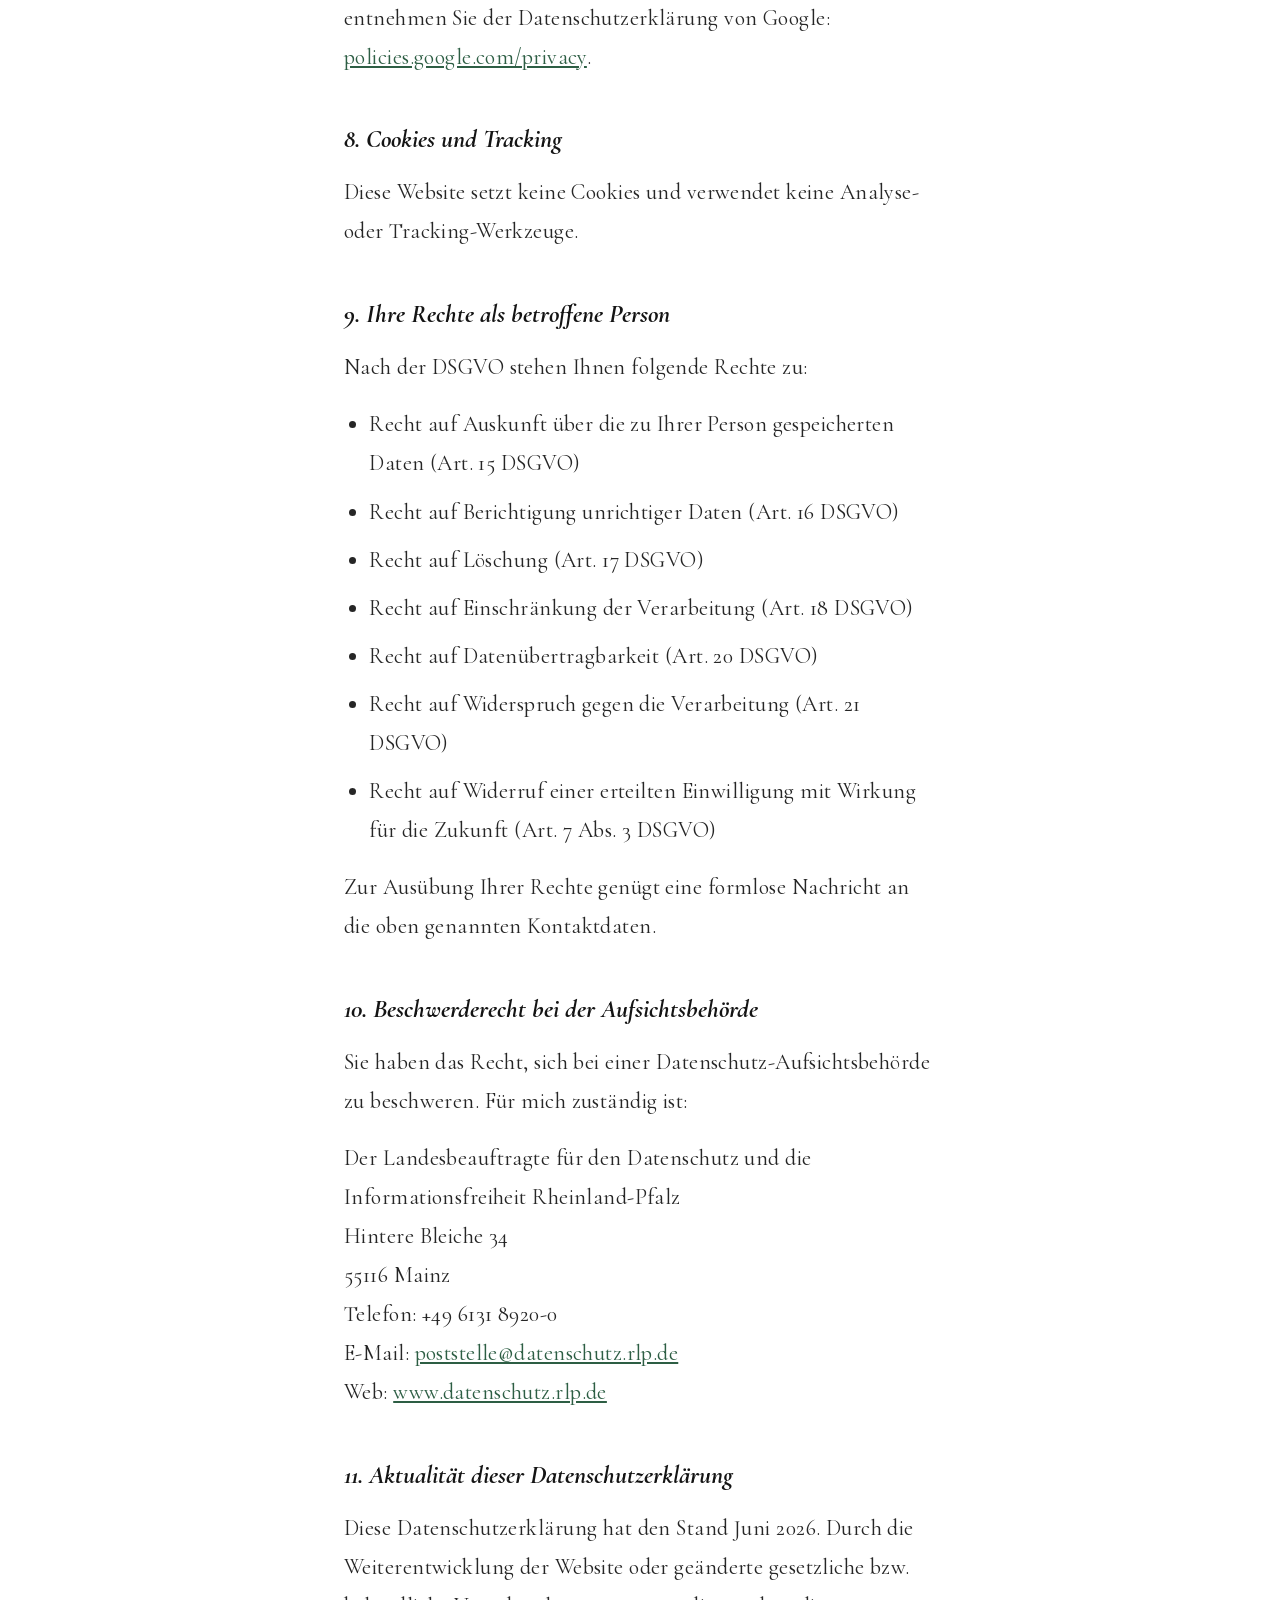
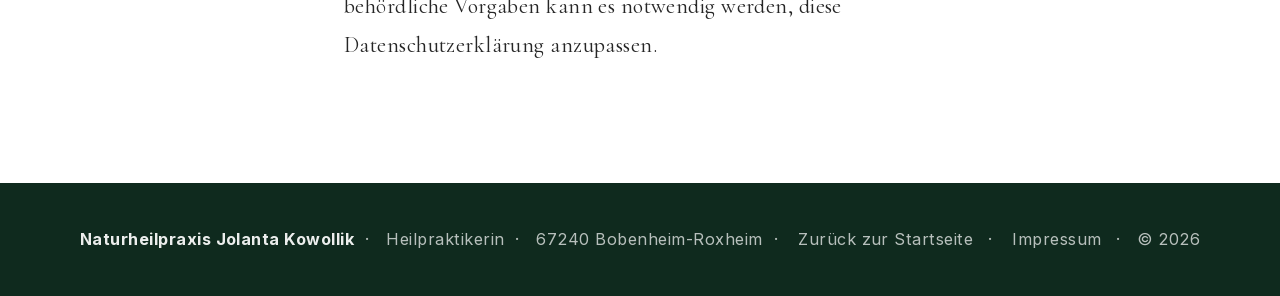
==== commit ecc1463d: "Haupttext der Unterseiten größer (1.05 -> 1.22rem) Co-Authored-By: Claude Opus 4.8 (1M context) <nor" ====
--- a/datenschutz.html
+++ b/datenschutz.html
@@ -104,7 +104,7 @@
     }
     .legal h2:first-child { margin-top: 0; }
     .legal p, .legal li {
-      font-size: 1.05rem; font-weight: 400; letter-spacing: 0.02em;
+      font-size: 1.22rem; font-weight: 400; letter-spacing: 0.02em;
       color: var(--text-mid); line-height: 1.78;
     }
     .legal p { margin-bottom: 1rem; }
